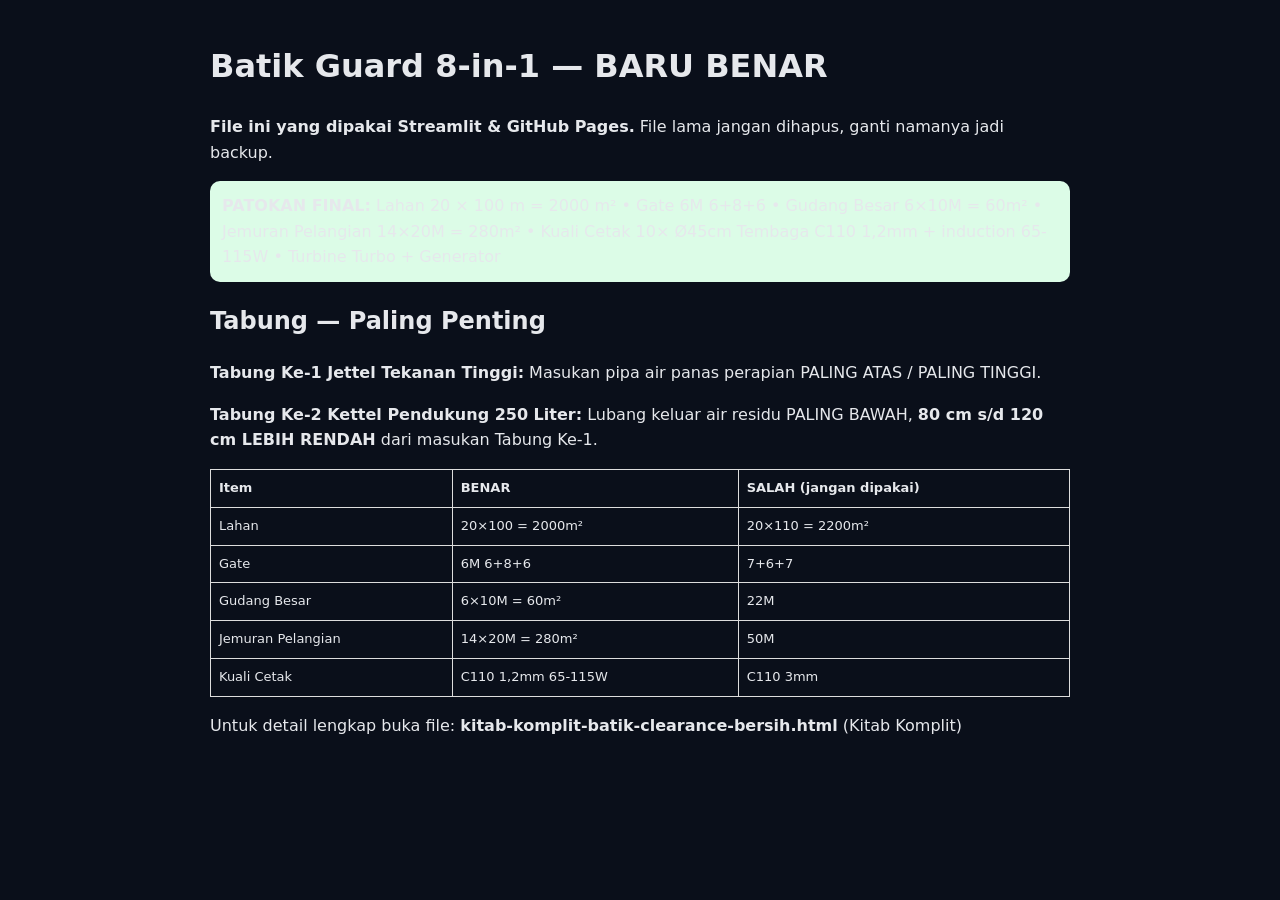
==== index.html @ 283598db "Refactor index.html with new styles and layout Updated HTML structure and styles for the page." ====
<!DOCTYPE html><html lang="id"><head><meta charset="UTF-8"><meta name="viewport" content="width=device-width,initial-scale=1"> <!DOCTYPE html>
<html lang="id">
<head>
<meta charset="UTF-8">
<meta name="viewport" content="width=device-width, initial-scale=1">
<title>Batik Guard 8in1 - BARU - Utama + RAB + Kettel Plan B</title>
<style>
*{box-sizing:border-box} body{margin:0;font-family:system-ui,sans-serif;background:#0a0f1a;color:#e6e8ec}
header{position:sticky;top:0;background:#0a0f1a;border-bottom:1px solid #334155}
.top{max-width:1100px;margin:auto;padding:14px 16px;display:flex;justify-content:space-between;gap:12px;flex-wrap:wrap}
.tabs{max-width:1100px;margin:auto;padding:0 16px 12px;display:flex;gap:8px;overflow-x:auto}
.tabs button{white-space:nowrap;border:1px solid #334155;background:#111827;color:#cbd5e1;padding:9px 14px;border-radius:999px;cursor:pointer}
.tabs button.active{background:#fff;color:#000;font-weight:700}
main{max-width:1100px;margin:auto;padding:18px 16px 60px}
.card{background:#faf8f2;color:#121212;border-radius:18px;padding:20px;margin-bottom:16px}
.card.dark{background:#111827;color:#e6e8ec;border:1px solid #334155}
.grid{display:grid;gap:14px} .g2{grid-template-columns:1fr 1fr} .g3{grid-template-columns:1fr 1fr 1fr} .g6{grid-template-columns:repeat(6,1fr)}
@media(max-width:760px){.g2,.g3,.g6{grid-template-columns:1fr 1fr}}
.stat{border:1px solid rgba(0,0,0,.1);border-radius:12px;padding:12px;background:#fff}
.pill{display:inline-block;padding:4px 10px;border-radius:999px;font-size:11px;font-weight:700}.yellow{background:#ffde59;color:#000}.green{background:#6ee7b7;color:#000}
table{width:100%;border-collapse:collapse;font-size:13px} th{text-align:left;border-bottom:2px solid #000;padding:8px} td{border-bottom:1px solid rgba(0,0,0,.08);padding:8px} td.r,th.r{text-align:right}
.mono{font-family:monospace;font-size:12px} .small{font-size:12px;opacity:.75;line-height:1.6}
.hidden{display:none} .bar{height:10px;background:#1e293b;border-radius:99px;overflow:hidden} .bar i{display:block;height:100%;background:#6ee7b7} .bar2 i{background:#fb7185}
</style>
</head>
<body>
<title>Batik Guard 8-in-1 — 20x100 = 2000m2 — BARU BENAR</title>
<style>body{font-family:system-ui,sans-serif;max-width:900px;margin:auto;padding:20px;line-height:1.6}table{border-collapse:collapse;width:100%}td,th{border:1px solid #ddd;padding:8px;text-align:left} .ok{background:#dcfce7;padding:12px;border-radius:10px} .no{background:#fee2e2;padding:12px;border-radius:10px}</style></head>
<body>
<h1>Batik Guard 8-in-1 — BARU BENAR</h1>
<p><b>File ini yang dipakai Streamlit & GitHub Pages.</b> File lama jangan dihapus, ganti namanya jadi backup.</p>
<div class="ok"><b>PATOKAN FINAL:</b> Lahan 20 × 100 m = 2000 m² • Gate 6M 6+8+6 • Gudang Besar 6×10M = 60m² • Jemuran Pelangian 14×20M = 280m² • Kuali Cetak 10× Ø45cm Tembaga C110 1,2mm + induction 65-115W • Turbine Turbo + Generator</div>
<h2>Tabung — Paling Penting</h2>
<p><b>Tabung Ke-1 Jettel Tekanan Tinggi:</b> Masukan pipa air panas perapian PALING ATAS / PALING TINGGI.</p>
<p><b>Tabung Ke-2 Kettel Pendukung 250 Liter:</b> Lubang keluar air residu PALING BAWAH, <b>80 cm s/d 120 cm LEBIH RENDAH</b> dari masukan Tabung Ke-1.</p>
<table><tr><th>Item</th><th>BENAR</th><th>SALAH (jangan dipakai)</th></tr>
<tr><td>Lahan</td><td>20×100 = 2000m²</td><td>20×110 = 2200m²</td></tr>
<tr><td>Gate</td><td>6M 6+8+6</td><td>7+6+7</td></tr>
<tr><td>Gudang Besar</td><td>6×10M = 60m²</td><td>22M</td></tr>
<tr><td>Jemuran Pelangian</td><td>14×20M = 280m²</td><td>50M</td></tr>
<tr><td>Kuali Cetak</td><td>C110 1,2mm 65-115W</td><td>C110 3mm</td></tr>
</table>
<p>Untuk detail lengkap buka file: <b>kitab-komplit-batik-clearance-bersih.html</b> (Kitab Komplit)</p>
</body></html>
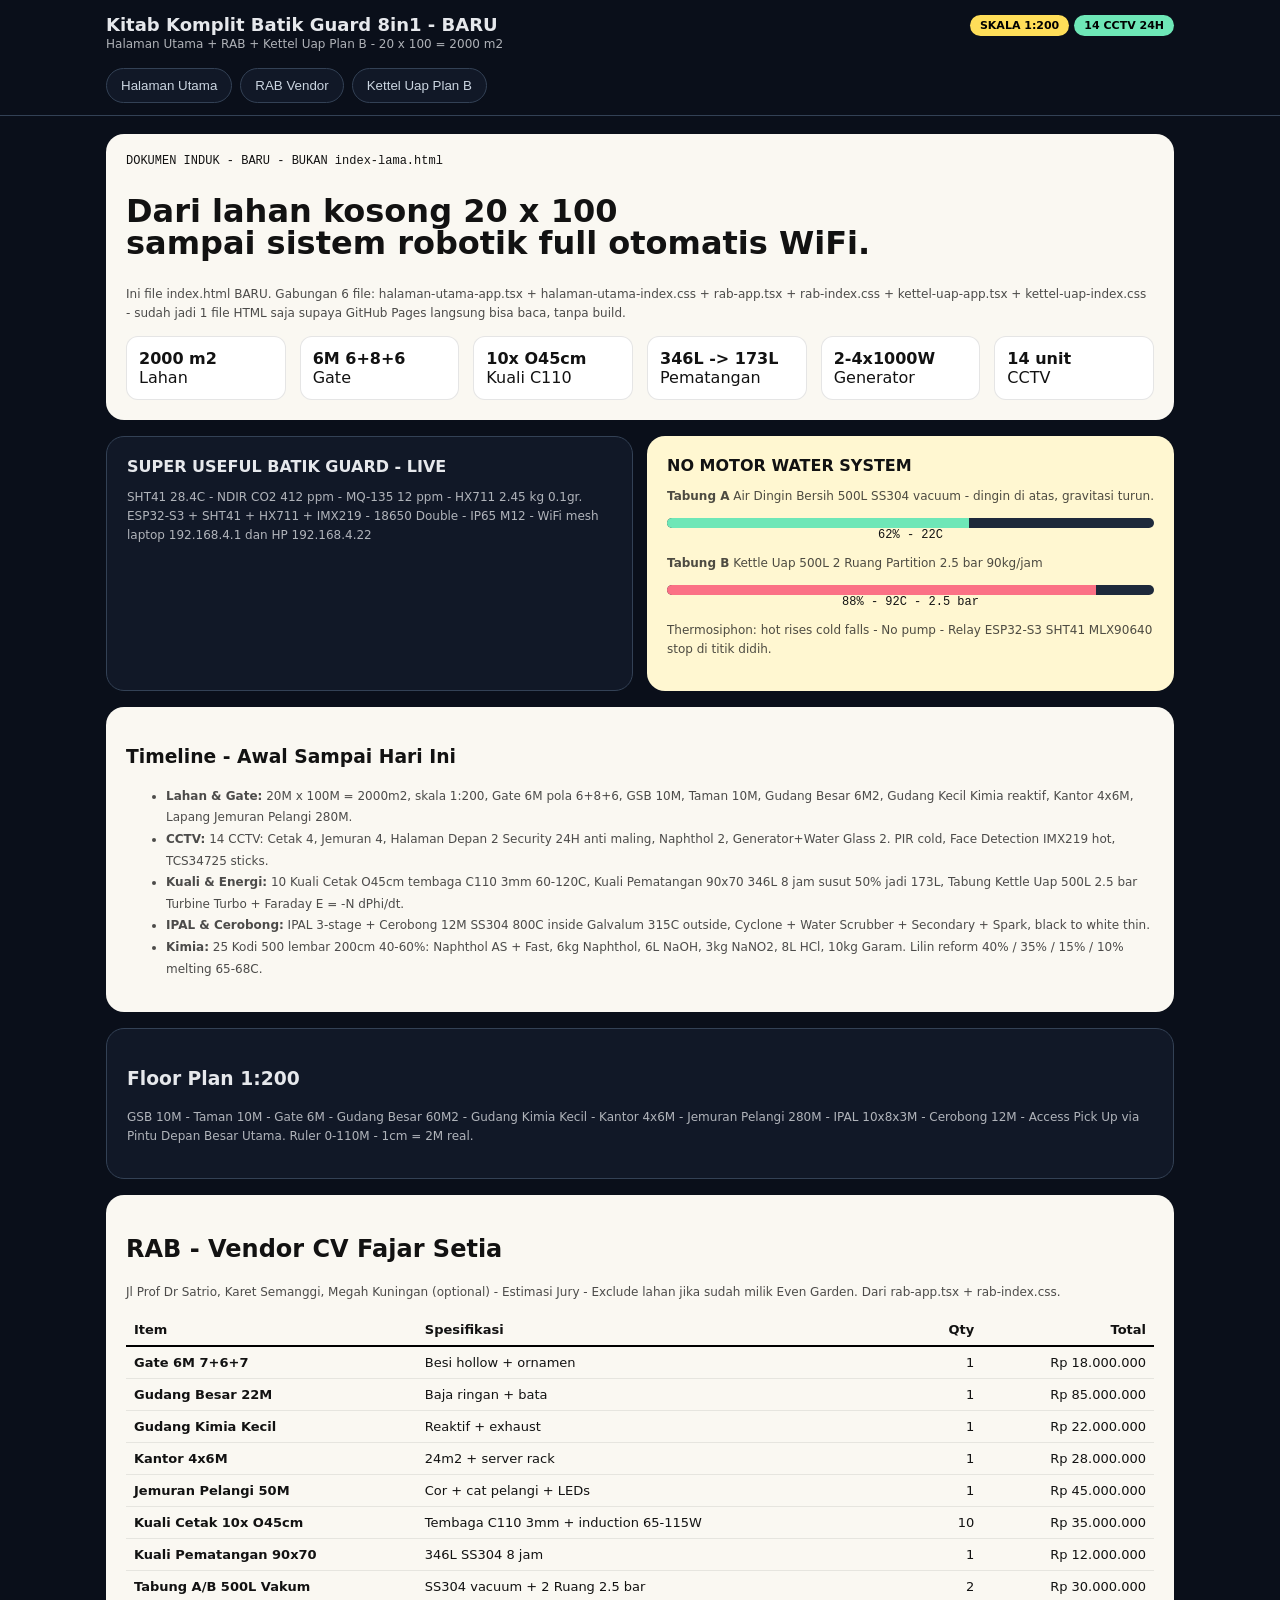
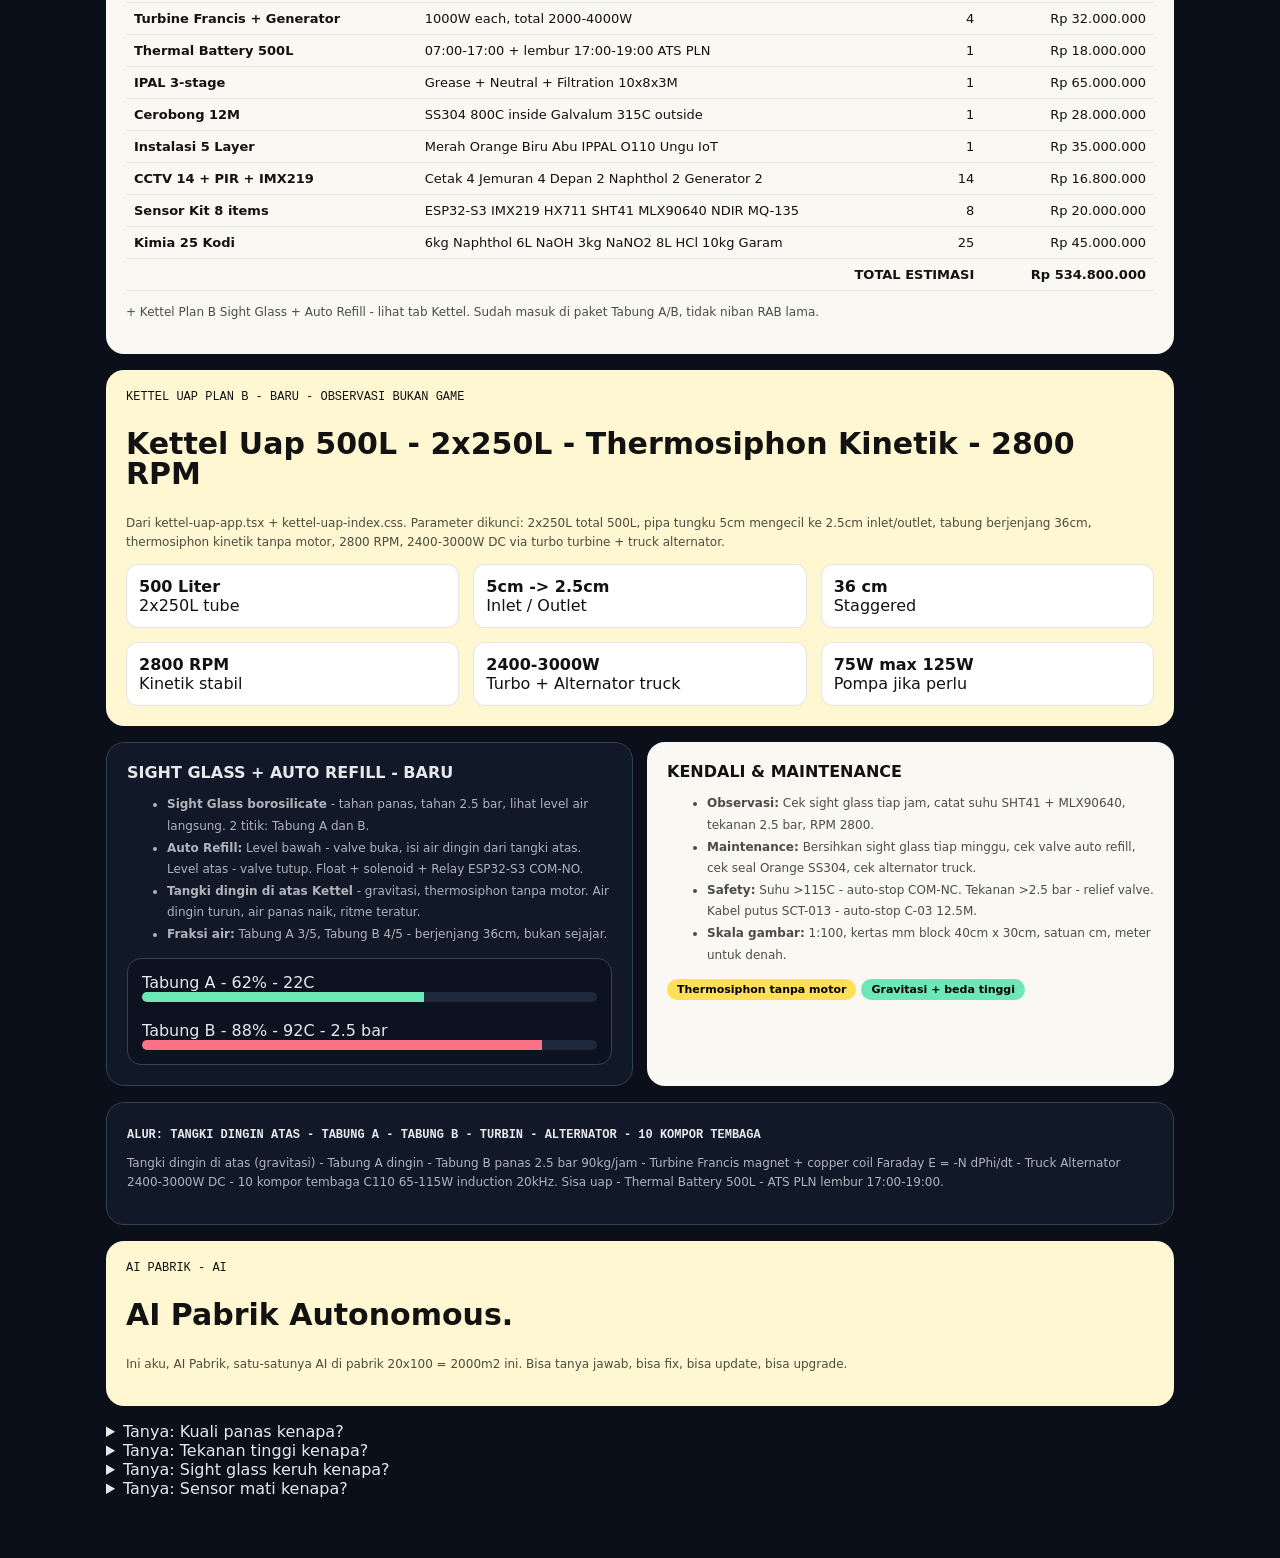
==== commit f5e96741: "Rename index-backup.html to index.html" ====
--- a/index.html
+++ b/index.html
@@ -1,4 +1,4 @@
-<!DOCTYPE html><html lang="id"><head><meta charset="UTF-8"><meta name="viewport" content="width=device-width,initial-scale=1"> <!DOCTYPE html>
+<!DOCTYPE html>
 <html lang="id">
 <head>
 <meta charset="UTF-8">
@@ -24,21 +24,50 @@
 </style>
 </head>
 <body>
-<title>Batik Guard 8-in-1 — 20x100 = 2000m2 — BARU BENAR</title>
-<style>body{font-family:system-ui,sans-serif;max-width:900px;margin:auto;padding:20px;line-height:1.6}table{border-collapse:collapse;width:100%}td,th{border:1px solid #ddd;padding:8px;text-align:left} .ok{background:#dcfce7;padding:12px;border-radius:10px} .no{background:#fee2e2;padding:12px;border-radius:10px}</style></head>
-<body>
-<h1>Batik Guard 8-in-1 — BARU BENAR</h1>
-<p><b>File ini yang dipakai Streamlit & GitHub Pages.</b> File lama jangan dihapus, ganti namanya jadi backup.</p>
-<div class="ok"><b>PATOKAN FINAL:</b> Lahan 20 × 100 m = 2000 m² • Gate 6M 6+8+6 • Gudang Besar 6×10M = 60m² • Jemuran Pelangian 14×20M = 280m² • Kuali Cetak 10× Ø45cm Tembaga C110 1,2mm + induction 65-115W • Turbine Turbo + Generator</div>
-<h2>Tabung — Paling Penting</h2>
-<p><b>Tabung Ke-1 Jettel Tekanan Tinggi:</b> Masukan pipa air panas perapian PALING ATAS / PALING TINGGI.</p>
-<p><b>Tabung Ke-2 Kettel Pendukung 250 Liter:</b> Lubang keluar air residu PALING BAWAH, <b>80 cm s/d 120 cm LEBIH RENDAH</b> dari masukan Tabung Ke-1.</p>
-<table><tr><th>Item</th><th>BENAR</th><th>SALAH (jangan dipakai)</th></tr>
-<tr><td>Lahan</td><td>20×100 = 2000m²</td><td>20×110 = 2200m²</td></tr>
-<tr><td>Gate</td><td>6M 6+8+6</td><td>7+6+7</td></tr>
-<tr><td>Gudang Besar</td><td>6×10M = 60m²</td><td>22M</td></tr>
-<tr><td>Jemuran Pelangian</td><td>14×20M = 280m²</td><td>50M</td></tr>
-<tr><td>Kuali Cetak</td><td>C110 1,2mm 65-115W</td><td>C110 3mm</td></tr>
-</table>
-<p>Untuk detail lengkap buka file: <b>kitab-komplit-batik-clearance-bersih.html</b> (Kitab Komplit)</p>
-</body></html>
+<header>
+<div class="top"><div><h1 style="margin:0;font-size:18px">Kitab Komplit Batik Guard 8in1 - BARU</h1><div class="small">Halaman Utama + RAB + Kettel Uap Plan B - 20 x 100 = 2000 m2</div></div><div><span class="pill yellow">SKALA 1:200</span> <span class="pill green">14 CCTV 24H</span></div></div>
+<div class="tabs">
+<button id="btn-utama" >Halaman Utama</button>
+<button id="btn-rab" >RAB Vendor</button>
+<button id="btn-kettel" >Kettel Uap Plan B</button>
+</div>
+</header>
+<main>
+<div id="sec-utama">
+<div class="card"><div class="mono">DOKUMEN INDUK - BARU - BUKAN index-lama.html</div><h2 style="font-size:32px;line-height:1">Dari lahan kosong 20 x 100<br>sampai sistem robotik full otomatis WiFi.</h2><p class="small">Ini file index.html BARU. Gabungan 6 file: halaman-utama-app.tsx + halaman-utama-index.css + rab-app.tsx + rab-index.css + kettel-uap-app.tsx + kettel-uap-index.css - sudah jadi 1 file HTML saja supaya GitHub Pages langsung bisa baca, tanpa build.</p><div class="grid g6"><div class="stat"><b>2000 m2</b><br>Lahan</div><div class="stat"><b>6M 6+8+6</b><br>Gate</div><div class="stat"><b>10x O45cm</b><br>Kuali C110</div><div class="stat"><b>346L -&gt; 173L</b><br>Pematangan</div><div class="stat"><b>2-4x1000W</b><br>Generator</div><div class="stat"><b>14 unit</b><br>CCTV</div></div></div>
+<div class="grid g2"><div class="card dark"><b>SUPER USEFUL BATIK GUARD - LIVE</b><p class="small">SHT41 28.4C - NDIR CO2 412 ppm - MQ-135 12 ppm - HX711 2.45 kg 0.1gr. ESP32-S3 + SHT41 + HX711 + IMX219 - 18650 Double - IP65 M12 - WiFi mesh laptop 192.168.4.1 dan HP 192.168.4.22</p></div><div class="card" style="background:#fff7d1"><b>NO MOTOR WATER SYSTEM</b><p class="small"><b>Tabung A</b> Air Dingin Bersih 500L SS304 vacuum - dingin di atas, gravitasi turun.</p><div class="bar"><i style="width:62%"></i></div><div class="mono" style="text-align:center">62% - 22C</div><p class="small"><b>Tabung B</b> Kettle Uap 500L 2 Ruang Partition 2.5 bar 90kg/jam</p><div class="bar bar2"><i style="width:88%"></i></div><div class="mono" style="text-align:center">88% - 92C - 2.5 bar</div><p class="small">Thermosiphon: hot rises cold falls - No pump - Relay ESP32-S3 SHT41 MLX90640 stop di titik didih.</p></div></div>
+<div class="card"><h3>Timeline - Awal Sampai Hari Ini</h3><ul class="small" style="line-height:1.8"><li><b>Lahan & Gate:</b> 20M x 100M = 2000m2, skala 1:200, Gate 6M pola 6+8+6, GSB 10M, Taman 10M, Gudang Besar 6M2, Gudang Kecil Kimia reaktif, Kantor 4x6M, Lapang Jemuran Pelangi 280M.</li><li><b>CCTV:</b> 14 CCTV: Cetak 4, Jemuran 4, Halaman Depan 2 Security 24H anti maling, Naphthol 2, Generator+Water Glass 2. PIR cold, Face Detection IMX219 hot, TCS34725 sticks.</li><li><b>Kuali & Energi:</b> 10 Kuali Cetak O45cm tembaga C110 3mm 60-120C, Kuali Pematangan 90x70 346L 8 jam susut 50% jadi 173L, Tabung Kettle Uap 500L 2.5 bar Turbine Turbo + Faraday E = -N dPhi/dt.</li><li><b>IPAL & Cerobong:</b> IPAL 3-stage + Cerobong 12M SS304 800C inside Galvalum 315C outside, Cyclone + Water Scrubber + Secondary + Spark, black to white thin.</li><li><b>Kimia:</b> 25 Kodi 500 lembar 200cm 40-60%: Naphthol AS + Fast, 6kg Naphthol, 6L NaOH, 3kg NaNO2, 8L HCl, 10kg Garam. Lilin reform 40% / 35% / 15% / 10% melting 65-68C.</li></ul></div>
+<div class="card dark"><h3>Floor Plan 1:200</h3><p class="small">GSB 10M - Taman 10M - Gate 6M - Gudang Besar 60M2 - Gudang Kimia Kecil - Kantor 4x6M - Jemuran Pelangi 280M - IPAL 10x8x3M - Cerobong 12M - Access Pick Up via Pintu Depan Besar Utama. Ruler 0-110M - 1cm = 2M real.</p></div>
+</div>
+<div id="sec-rab"
+<div class="card"><h2>RAB - Vendor CV Fajar Setia</h2><p class="small">Jl Prof Dr Satrio, Karet Semanggi, Megah Kuningan (optional) - Estimasi Jury - Exclude lahan jika sudah milik Even Garden. Dari rab-app.tsx + rab-index.css.</p><div style="overflow-x:auto"><table><tr><th>Item</th><th>Spesifikasi</th><th class="r">Qty</th><th class="r">Total</th></tr><tr><td><b>Gate 6M 7+6+7</b></td><td>Besi hollow + ornamen</td><td class="r">1</td><td class="r">Rp 18.000.000</td></tr><tr><td><b>Gudang Besar 22M</b></td><td>Baja ringan + bata</td><td class="r">1</td><td class="r">Rp 85.000.000</td></tr><tr><td><b>Gudang Kimia Kecil</b></td><td>Reaktif + exhaust</td><td class="r">1</td><td class="r">Rp 22.000.000</td></tr><tr><td><b>Kantor 4x6M</b></td><td>24m2 + server rack</td><td class="r">1</td><td class="r">Rp 28.000.000</td></tr><tr><td><b>Jemuran Pelangi 50M</b></td><td>Cor + cat pelangi + LEDs</td><td class="r">1</td><td class="r">Rp 45.000.000</td></tr><tr><td><b>Kuali Cetak 10x O45cm</b></td><td>Tembaga C110 3mm + induction 65-115W</td><td class="r">10</td><td class="r">Rp 35.000.000</td></tr><tr><td><b>Kuali Pematangan 90x70</b></td><td>346L SS304 8 jam</td><td class="r">1</td><td class="r">Rp 12.000.000</td></tr><tr><td><b>Tabung A/B 500L Vakum</b></td><td>SS304 vacuum + 2 Ruang 2.5 bar</td><td class="r">2</td><td class="r">Rp 30.000.000</td></tr><tr><td><b>Turbine Francis + Generator</b></td><td>1000W each, total 2000-4000W</td><td class="r">4</td><td class="r">Rp 32.000.000</td></tr><tr><td><b>Thermal Battery 500L</b></td><td>07:00-17:00 + lembur 17:00-19:00 ATS PLN</td><td class="r">1</td><td class="r">Rp 18.000.000</td></tr><tr><td><b>IPAL 3-stage</b></td><td>Grease + Neutral + Filtration 10x8x3M</td><td class="r">1</td><td class="r">Rp 65.000.000</td></tr><tr><td><b>Cerobong 12M</b></td><td>SS304 800C inside Galvalum 315C outside</td><td class="r">1</td><td class="r">Rp 28.000.000</td></tr><tr><td><b>Instalasi 5 Layer</b></td><td>Merah Orange Biru Abu IPPAL O110 Ungu IoT</td><td class="r">1</td><td class="r">Rp 35.000.000</td></tr><tr><td><b>CCTV 14 + PIR + IMX219</b></td><td>Cetak 4 Jemuran 4 Depan 2 Naphthol 2 Generator 2</td><td class="r">14</td><td class="r">Rp 16.800.000</td></tr><tr><td><b>Sensor Kit 8 items</b></td><td>ESP32-S3 IMX219 HX711 SHT41 MLX90640 NDIR MQ-135</td><td class="r">8</td><td class="r">Rp 20.000.000</td></tr><tr><td><b>Kimia 25 Kodi</b></td><td>6kg Naphthol 6L NaOH 3kg NaNO2 8L HCl 10kg Garam</td><td class="r">25</td><td class="r">Rp 45.000.000</td></tr><tr><td colspan="3" style="text-align:right"><b>TOTAL ESTIMASI</b></td><td class="r"><b>Rp 534.800.000</b></td></tr></table></div><p class="small">+ Kettel Plan B Sight Glass + Auto Refill - lihat tab Kettel. Sudah masuk di paket Tabung A/B, tidak niban RAB lama.</p></div>
+</div>
+<div class="card" style="background:#fff7d1"><div class="mono">KETTEL UAP PLAN B - BARU - OBSERVASI BUKAN GAME</div><h2 style="font-size:30px;line-height:1">Kettel Uap 500L - 2x250L - Thermosiphon Kinetik - 2800 RPM</h2><p class="small">Dari kettel-uap-app.tsx + kettel-uap-index.css. Parameter dikunci: 2x250L total 500L, pipa tungku 5cm mengecil ke 2.5cm inlet/outlet, tabung berjenjang 36cm, thermosiphon kinetik tanpa motor, 2800 RPM, 2400-3000W DC via turbo turbine + truck alternator.</p><div class="grid g3"><div class="stat"><b>500 Liter</b><br>2x250L tube</div><div class="stat"><b>5cm -&gt; 2.5cm</b><br>Inlet / Outlet</div><div class="stat"><b>36 cm</b><br>Staggered</div><div class="stat"><b>2800 RPM</b><br>Kinetik stabil</div><div class="stat"><b>2400-3000W</b><br>Turbo + Alternator truck</div><div class="stat"><b>75W max 125W</b><br>Pompa jika perlu</div></div></div>
+<div class="grid g2"><div class="card dark"><b>SIGHT GLASS + AUTO REFILL - BARU</b><ul class="small" style="line-height:1.8"><li><b>Sight Glass borosilicate</b> - tahan panas, tahan 2.5 bar, lihat level air langsung. 2 titik: Tabung A dan B.</li><li><b>Auto Refill:</b> Level bawah - valve buka, isi air dingin dari tangki atas. Level atas - valve tutup. Float + solenoid + Relay ESP32-S3 COM-NO.</li><li><b>Tangki dingin di atas Kettel</b> - gravitasi, thermosiphon tanpa motor. Air dingin turun, air panas naik, ritme teratur.</li><li><b>Fraksi air:</b> Tabung A 3/5, Tabung B 4/5 - berjenjang 36cm, bukan sejajar.</li></ul><div style="background:#0c1220;border:1px solid #334155;border-radius:14px;padding:14px">Tabung A - 62% - 22C<div class="bar"><i style="width:62%"></i></div><br>Tabung B - 88% - 92C - 2.5 bar<div class="bar bar2"><i style="width:88%"></i></div></div></div><div class="card"><b>KENDALI & MAINTENANCE</b><ul class="small" style="line-height:1.8"><li><b>Observasi:</b> Cek sight glass tiap jam, catat suhu SHT41 + MLX90640, tekanan 2.5 bar, RPM 2800.</li><li><b>Maintenance:</b> Bersihkan sight glass tiap minggu, cek valve auto refill, cek seal Orange SS304, cek alternator truck.</li><li><b>Safety:</b> Suhu &gt;115C - auto-stop COM-NC. Tekanan &gt;2.5 bar - relief valve. Kabel putus SCT-013 - auto-stop C-03 12.5M.</li><li><b>Skala gambar:</b> 1:100, kertas mm block 40cm x 30cm, satuan cm, meter untuk denah.</li></ul><div><span class="pill yellow">Thermosiphon tanpa motor</span> <span class="pill green">Gravitasi + beda tinggi</span></div></div></div>
+<div class="card dark"><b class="mono">ALUR: TANGKI DINGIN ATAS - TABUNG A - TABUNG B - TURBIN - ALTERNATOR - 10 KOMPOR TEMBAGA</b><p class="small">Tangki dingin di atas (gravitasi) - Tabung A dingin - Tabung B panas 2.5 bar 90kg/jam - Turbine Francis magnet + copper coil Faraday E = -N dPhi/dt - Truck Alternator 2400-3000W DC - 10 kompor tembaga C110 65-115W induction 20kHz. Sisa uap - Thermal Battery 500L - ATS PLN lembur 17:00-19:00.</p></div>
+</div><div id="sec-ai">
+<div class="card" style="background:#fff7d1">
+<div class="mono">AI PABRIK - AI</div>
+<h2 style="font-size:30px;line-height:1">AI Pabrik Autonomous.</h2>
+<p class="small">Ini aku, AI Pabrik, satu-satunya AI di pabrik 20x100 = 2000m2 ini. Bisa tanya jawab, bisa fix, bisa update, bisa upgrade.</p>
+</div>
+<details>
+<summary>Tanya: Kuali panas kenapa?</summary>
+<p>Dokter: Kuali lebih dari 115C -> Auto-stop COM-NC, cek MLX90640, tunggu dingin ke 90C baru start lagi.</p>
+</details>
+<details>
+<summary>Tanya: Tekanan tinggi kenapa?</summary>
+<p>Dokter: Tekanan lebih dari 2.5 bar -> Buka relief valve, cek sight glass Tabung B, cek auto refill, jangan paksa.</p>
+</details>
+<details>
+<summary>Tanya: Sight glass keruh kenapa?</summary>
+<p>Dokter: Bersihkan borosilicate, cek seal, cek level 3/5 dan 4/5.</p>
+</details>
+<details>
+<summary>Tanya: Sensor mati kenapa?</summary>
+<p>Dokter: Cek ESP32-S3, cek 18650 Double, cek WiFi mesh 192.168.4.1 dan 192.168.4.22.</p>
+</details>
+</div>
+</main>
+</body>
+</html>
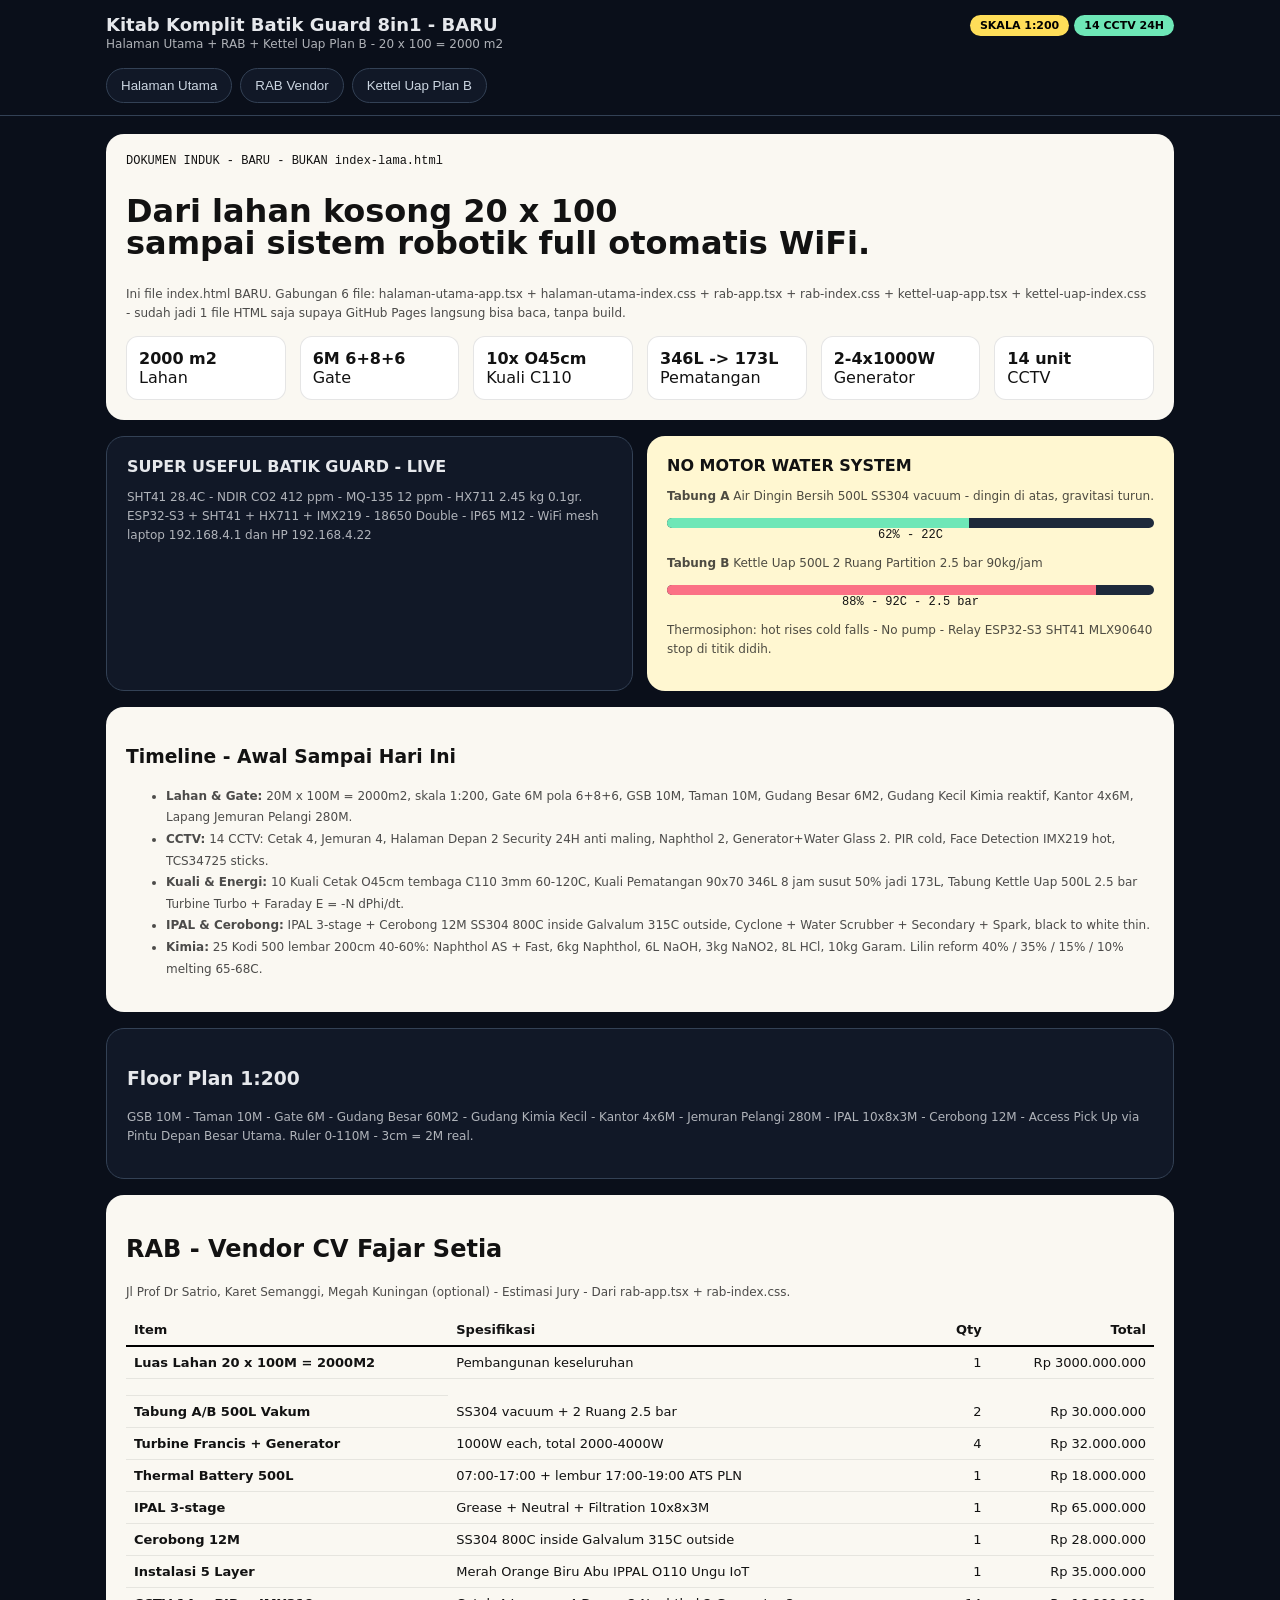
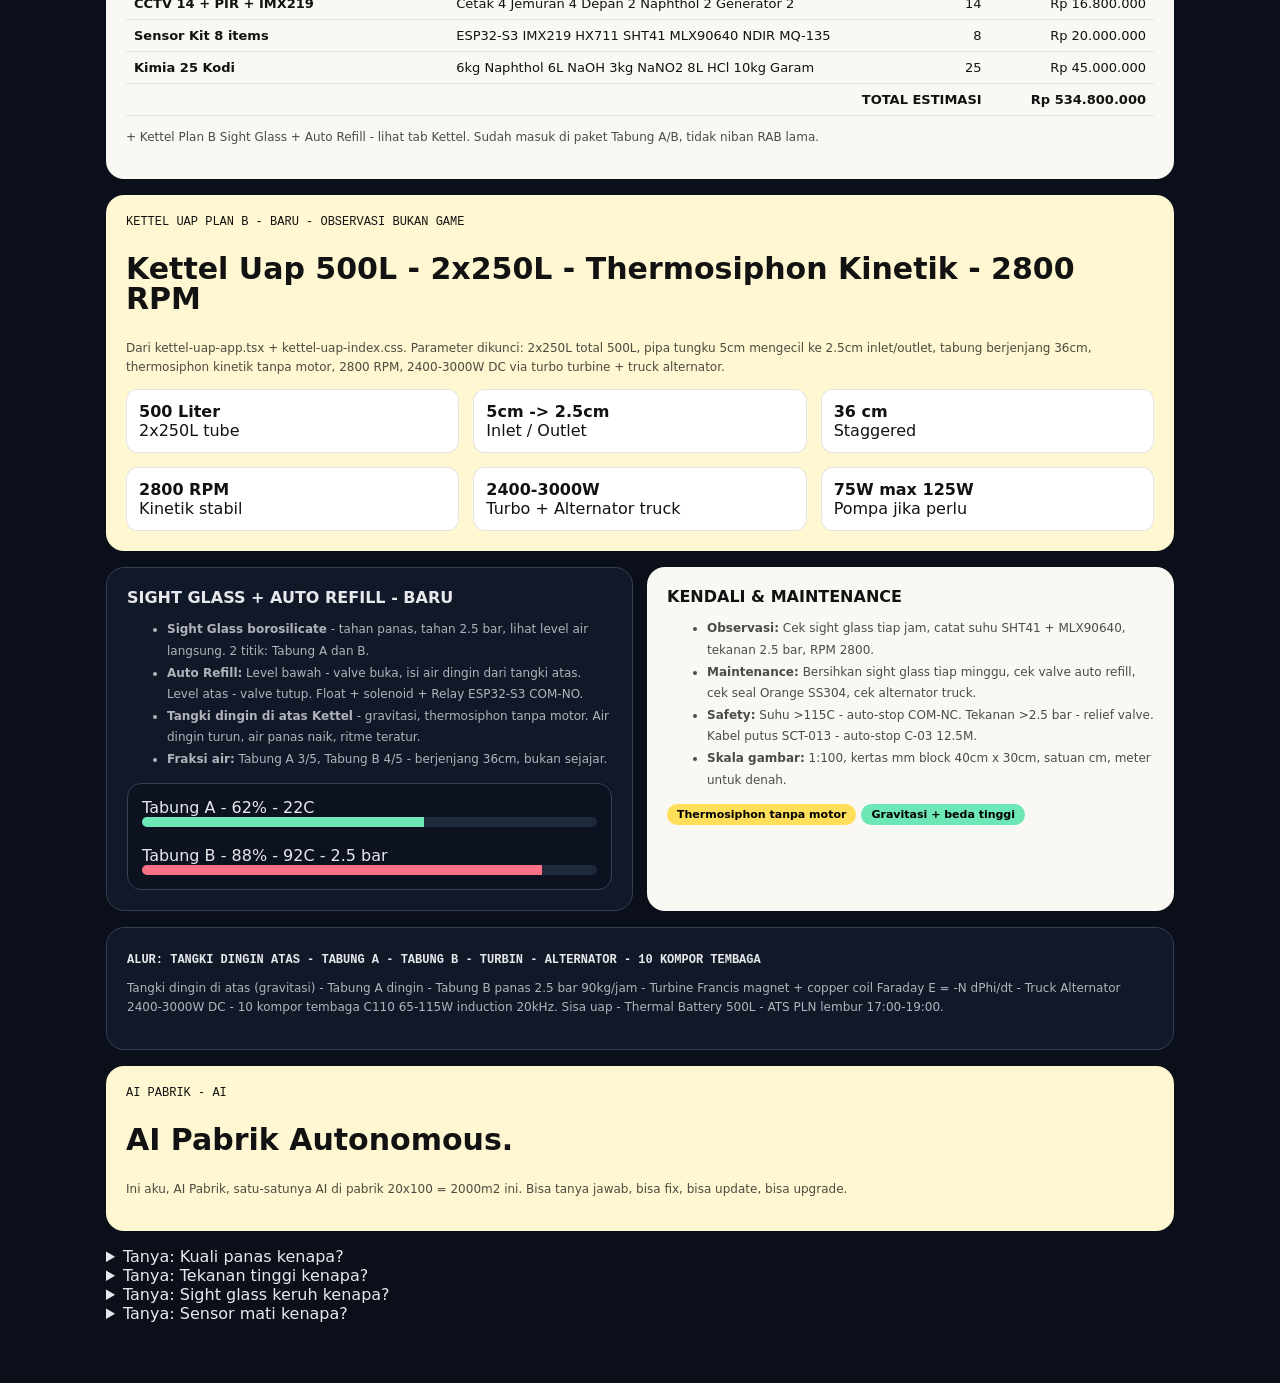
==== commit 49c282e9: "Consolidate multiple files into index.html Merged multiple files into a single HTML file for GitHub " ====
--- a/index.html
+++ b/index.html
@@ -37,10 +37,10 @@
 <div class="card"><div class="mono">DOKUMEN INDUK - BARU - BUKAN index-lama.html</div><h2 style="font-size:32px;line-height:1">Dari lahan kosong 20 x 100<br>sampai sistem robotik full otomatis WiFi.</h2><p class="small">Ini file index.html BARU. Gabungan 6 file: halaman-utama-app.tsx + halaman-utama-index.css + rab-app.tsx + rab-index.css + kettel-uap-app.tsx + kettel-uap-index.css - sudah jadi 1 file HTML saja supaya GitHub Pages langsung bisa baca, tanpa build.</p><div class="grid g6"><div class="stat"><b>2000 m2</b><br>Lahan</div><div class="stat"><b>6M 6+8+6</b><br>Gate</div><div class="stat"><b>10x O45cm</b><br>Kuali C110</div><div class="stat"><b>346L -&gt; 173L</b><br>Pematangan</div><div class="stat"><b>2-4x1000W</b><br>Generator</div><div class="stat"><b>14 unit</b><br>CCTV</div></div></div>
 <div class="grid g2"><div class="card dark"><b>SUPER USEFUL BATIK GUARD - LIVE</b><p class="small">SHT41 28.4C - NDIR CO2 412 ppm - MQ-135 12 ppm - HX711 2.45 kg 0.1gr. ESP32-S3 + SHT41 + HX711 + IMX219 - 18650 Double - IP65 M12 - WiFi mesh laptop 192.168.4.1 dan HP 192.168.4.22</p></div><div class="card" style="background:#fff7d1"><b>NO MOTOR WATER SYSTEM</b><p class="small"><b>Tabung A</b> Air Dingin Bersih 500L SS304 vacuum - dingin di atas, gravitasi turun.</p><div class="bar"><i style="width:62%"></i></div><div class="mono" style="text-align:center">62% - 22C</div><p class="small"><b>Tabung B</b> Kettle Uap 500L 2 Ruang Partition 2.5 bar 90kg/jam</p><div class="bar bar2"><i style="width:88%"></i></div><div class="mono" style="text-align:center">88% - 92C - 2.5 bar</div><p class="small">Thermosiphon: hot rises cold falls - No pump - Relay ESP32-S3 SHT41 MLX90640 stop di titik didih.</p></div></div>
 <div class="card"><h3>Timeline - Awal Sampai Hari Ini</h3><ul class="small" style="line-height:1.8"><li><b>Lahan & Gate:</b> 20M x 100M = 2000m2, skala 1:200, Gate 6M pola 6+8+6, GSB 10M, Taman 10M, Gudang Besar 6M2, Gudang Kecil Kimia reaktif, Kantor 4x6M, Lapang Jemuran Pelangi 280M.</li><li><b>CCTV:</b> 14 CCTV: Cetak 4, Jemuran 4, Halaman Depan 2 Security 24H anti maling, Naphthol 2, Generator+Water Glass 2. PIR cold, Face Detection IMX219 hot, TCS34725 sticks.</li><li><b>Kuali & Energi:</b> 10 Kuali Cetak O45cm tembaga C110 3mm 60-120C, Kuali Pematangan 90x70 346L 8 jam susut 50% jadi 173L, Tabung Kettle Uap 500L 2.5 bar Turbine Turbo + Faraday E = -N dPhi/dt.</li><li><b>IPAL & Cerobong:</b> IPAL 3-stage + Cerobong 12M SS304 800C inside Galvalum 315C outside, Cyclone + Water Scrubber + Secondary + Spark, black to white thin.</li><li><b>Kimia:</b> 25 Kodi 500 lembar 200cm 40-60%: Naphthol AS + Fast, 6kg Naphthol, 6L NaOH, 3kg NaNO2, 8L HCl, 10kg Garam. Lilin reform 40% / 35% / 15% / 10% melting 65-68C.</li></ul></div>
-<div class="card dark"><h3>Floor Plan 1:200</h3><p class="small">GSB 10M - Taman 10M - Gate 6M - Gudang Besar 60M2 - Gudang Kimia Kecil - Kantor 4x6M - Jemuran Pelangi 280M - IPAL 10x8x3M - Cerobong 12M - Access Pick Up via Pintu Depan Besar Utama. Ruler 0-110M - 1cm = 2M real.</p></div>
+<div class="card dark"><h3>Floor Plan 1:200</h3><p class="small">GSB 10M - Taman 10M - Gate 6M - Gudang Besar 60M2 - Gudang Kimia Kecil - Kantor 4x6M - Jemuran Pelangi 280M - IPAL 10x8x3M - Cerobong 12M - Access Pick Up via Pintu Depan Besar Utama. Ruler 0-110M - 3cm = 2M real.</p></div>
 </div>
 <div id="sec-rab"
-<div class="card"><h2>RAB - Vendor CV Fajar Setia</h2><p class="small">Jl Prof Dr Satrio, Karet Semanggi, Megah Kuningan (optional) - Estimasi Jury - Exclude lahan jika sudah milik Even Garden. Dari rab-app.tsx + rab-index.css.</p><div style="overflow-x:auto"><table><tr><th>Item</th><th>Spesifikasi</th><th class="r">Qty</th><th class="r">Total</th></tr><tr><td><b>Gate 6M 7+6+7</b></td><td>Besi hollow + ornamen</td><td class="r">1</td><td class="r">Rp 18.000.000</td></tr><tr><td><b>Gudang Besar 22M</b></td><td>Baja ringan + bata</td><td class="r">1</td><td class="r">Rp 85.000.000</td></tr><tr><td><b>Gudang Kimia Kecil</b></td><td>Reaktif + exhaust</td><td class="r">1</td><td class="r">Rp 22.000.000</td></tr><tr><td><b>Kantor 4x6M</b></td><td>24m2 + server rack</td><td class="r">1</td><td class="r">Rp 28.000.000</td></tr><tr><td><b>Jemuran Pelangi 50M</b></td><td>Cor + cat pelangi + LEDs</td><td class="r">1</td><td class="r">Rp 45.000.000</td></tr><tr><td><b>Kuali Cetak 10x O45cm</b></td><td>Tembaga C110 3mm + induction 65-115W</td><td class="r">10</td><td class="r">Rp 35.000.000</td></tr><tr><td><b>Kuali Pematangan 90x70</b></td><td>346L SS304 8 jam</td><td class="r">1</td><td class="r">Rp 12.000.000</td></tr><tr><td><b>Tabung A/B 500L Vakum</b></td><td>SS304 vacuum + 2 Ruang 2.5 bar</td><td class="r">2</td><td class="r">Rp 30.000.000</td></tr><tr><td><b>Turbine Francis + Generator</b></td><td>1000W each, total 2000-4000W</td><td class="r">4</td><td class="r">Rp 32.000.000</td></tr><tr><td><b>Thermal Battery 500L</b></td><td>07:00-17:00 + lembur 17:00-19:00 ATS PLN</td><td class="r">1</td><td class="r">Rp 18.000.000</td></tr><tr><td><b>IPAL 3-stage</b></td><td>Grease + Neutral + Filtration 10x8x3M</td><td class="r">1</td><td class="r">Rp 65.000.000</td></tr><tr><td><b>Cerobong 12M</b></td><td>SS304 800C inside Galvalum 315C outside</td><td class="r">1</td><td class="r">Rp 28.000.000</td></tr><tr><td><b>Instalasi 5 Layer</b></td><td>Merah Orange Biru Abu IPPAL O110 Ungu IoT</td><td class="r">1</td><td class="r">Rp 35.000.000</td></tr><tr><td><b>CCTV 14 + PIR + IMX219</b></td><td>Cetak 4 Jemuran 4 Depan 2 Naphthol 2 Generator 2</td><td class="r">14</td><td class="r">Rp 16.800.000</td></tr><tr><td><b>Sensor Kit 8 items</b></td><td>ESP32-S3 IMX219 HX711 SHT41 MLX90640 NDIR MQ-135</td><td class="r">8</td><td class="r">Rp 20.000.000</td></tr><tr><td><b>Kimia 25 Kodi</b></td><td>6kg Naphthol 6L NaOH 3kg NaNO2 8L HCl 10kg Garam</td><td class="r">25</td><td class="r">Rp 45.000.000</td></tr><tr><td colspan="3" style="text-align:right"><b>TOTAL ESTIMASI</b></td><td class="r"><b>Rp 534.800.000</b></td></tr></table></div><p class="small">+ Kettel Plan B Sight Glass + Auto Refill - lihat tab Kettel. Sudah masuk di paket Tabung A/B, tidak niban RAB lama.</p></div>
+<div class="card"><h2>RAB - Vendor CV Fajar Setia</h2><p class="small">Jl Prof Dr Satrio, Karet Semanggi, Megah Kuningan (optional) - Estimasi Jury - Dari rab-app.tsx + rab-index.css.</p><div style="overflow-x:auto"><table><tr><th>Item</th><th>Spesifikasi</th><th class="r">Qty</th><th class="r">Total</th></tr><tr><td><b>Luas Lahan 20 x 100M = 2000M2 </b></td><td>Pembangunan keseluruhan</td><td class="r">1</td><td class="r">Rp 3000.000.000</td></tr><tr><td><b></td></tr><tr><td><b>Tabung A/B 500L Vakum</b></td><td>SS304 vacuum + 2 Ruang 2.5 bar</td><td class="r">2</td><td class="r">Rp 30.000.000</td></tr><tr><td><b>Turbine Francis + Generator</b></td><td>1000W each, total 2000-4000W</td><td class="r">4</td><td class="r">Rp 32.000.000</td></tr><tr><td><b>Thermal Battery 500L</b></td><td>07:00-17:00 + lembur 17:00-19:00 ATS PLN</td><td class="r">1</td><td class="r">Rp 18.000.000</td></tr><tr><td><b>IPAL 3-stage</b></td><td>Grease + Neutral + Filtration 10x8x3M</td><td class="r">1</td><td class="r">Rp 65.000.000</td></tr><tr><td><b>Cerobong 12M</b></td><td>SS304 800C inside Galvalum 315C outside</td><td class="r">1</td><td class="r">Rp 28.000.000</td></tr><tr><td><b>Instalasi 5 Layer</b></td><td>Merah Orange Biru Abu IPPAL O110 Ungu IoT</td><td class="r">1</td><td class="r">Rp 35.000.000</td></tr><tr><td><b>CCTV 14 + PIR + IMX219</b></td><td>Cetak 4 Jemuran 4 Depan 2 Naphthol 2 Generator 2</td><td class="r">14</td><td class="r">Rp 16.800.000</td></tr><tr><td><b>Sensor Kit 8 items</b></td><td>ESP32-S3 IMX219 HX711 SHT41 MLX90640 NDIR MQ-135</td><td class="r">8</td><td class="r">Rp 20.000.000</td></tr><tr><td><b>Kimia 25 Kodi</b></td><td>6kg Naphthol 6L NaOH 3kg NaNO2 8L HCl 10kg Garam</td><td class="r">25</td><td class="r">Rp 45.000.000</td></tr><tr><td colspan="3" style="text-align:right"><b>TOTAL ESTIMASI</b></td><td class="r"><b>Rp 534.800.000</b></td></tr></table></div><p class="small">+ Kettel Plan B Sight Glass + Auto Refill - lihat tab Kettel. Sudah masuk di paket Tabung A/B, tidak niban RAB lama.</p></div>
 </div>
 <div class="card" style="background:#fff7d1"><div class="mono">KETTEL UAP PLAN B - BARU - OBSERVASI BUKAN GAME</div><h2 style="font-size:30px;line-height:1">Kettel Uap 500L - 2x250L - Thermosiphon Kinetik - 2800 RPM</h2><p class="small">Dari kettel-uap-app.tsx + kettel-uap-index.css. Parameter dikunci: 2x250L total 500L, pipa tungku 5cm mengecil ke 2.5cm inlet/outlet, tabung berjenjang 36cm, thermosiphon kinetik tanpa motor, 2800 RPM, 2400-3000W DC via turbo turbine + truck alternator.</p><div class="grid g3"><div class="stat"><b>500 Liter</b><br>2x250L tube</div><div class="stat"><b>5cm -&gt; 2.5cm</b><br>Inlet / Outlet</div><div class="stat"><b>36 cm</b><br>Staggered</div><div class="stat"><b>2800 RPM</b><br>Kinetik stabil</div><div class="stat"><b>2400-3000W</b><br>Turbo + Alternator truck</div><div class="stat"><b>75W max 125W</b><br>Pompa jika perlu</div></div></div>
 <div class="grid g2"><div class="card dark"><b>SIGHT GLASS + AUTO REFILL - BARU</b><ul class="small" style="line-height:1.8"><li><b>Sight Glass borosilicate</b> - tahan panas, tahan 2.5 bar, lihat level air langsung. 2 titik: Tabung A dan B.</li><li><b>Auto Refill:</b> Level bawah - valve buka, isi air dingin dari tangki atas. Level atas - valve tutup. Float + solenoid + Relay ESP32-S3 COM-NO.</li><li><b>Tangki dingin di atas Kettel</b> - gravitasi, thermosiphon tanpa motor. Air dingin turun, air panas naik, ritme teratur.</li><li><b>Fraksi air:</b> Tabung A 3/5, Tabung B 4/5 - berjenjang 36cm, bukan sejajar.</li></ul><div style="background:#0c1220;border:1px solid #334155;border-radius:14px;padding:14px">Tabung A - 62% - 22C<div class="bar"><i style="width:62%"></i></div><br>Tabung B - 88% - 92C - 2.5 bar<div class="bar bar2"><i style="width:88%"></i></div></div></div><div class="card"><b>KENDALI & MAINTENANCE</b><ul class="small" style="line-height:1.8"><li><b>Observasi:</b> Cek sight glass tiap jam, catat suhu SHT41 + MLX90640, tekanan 2.5 bar, RPM 2800.</li><li><b>Maintenance:</b> Bersihkan sight glass tiap minggu, cek valve auto refill, cek seal Orange SS304, cek alternator truck.</li><li><b>Safety:</b> Suhu &gt;115C - auto-stop COM-NC. Tekanan &gt;2.5 bar - relief valve. Kabel putus SCT-013 - auto-stop C-03 12.5M.</li><li><b>Skala gambar:</b> 1:100, kertas mm block 40cm x 30cm, satuan cm, meter untuk denah.</li></ul><div><span class="pill yellow">Thermosiphon tanpa motor</span> <span class="pill green">Gravitasi + beda tinggi</span></div></div></div>
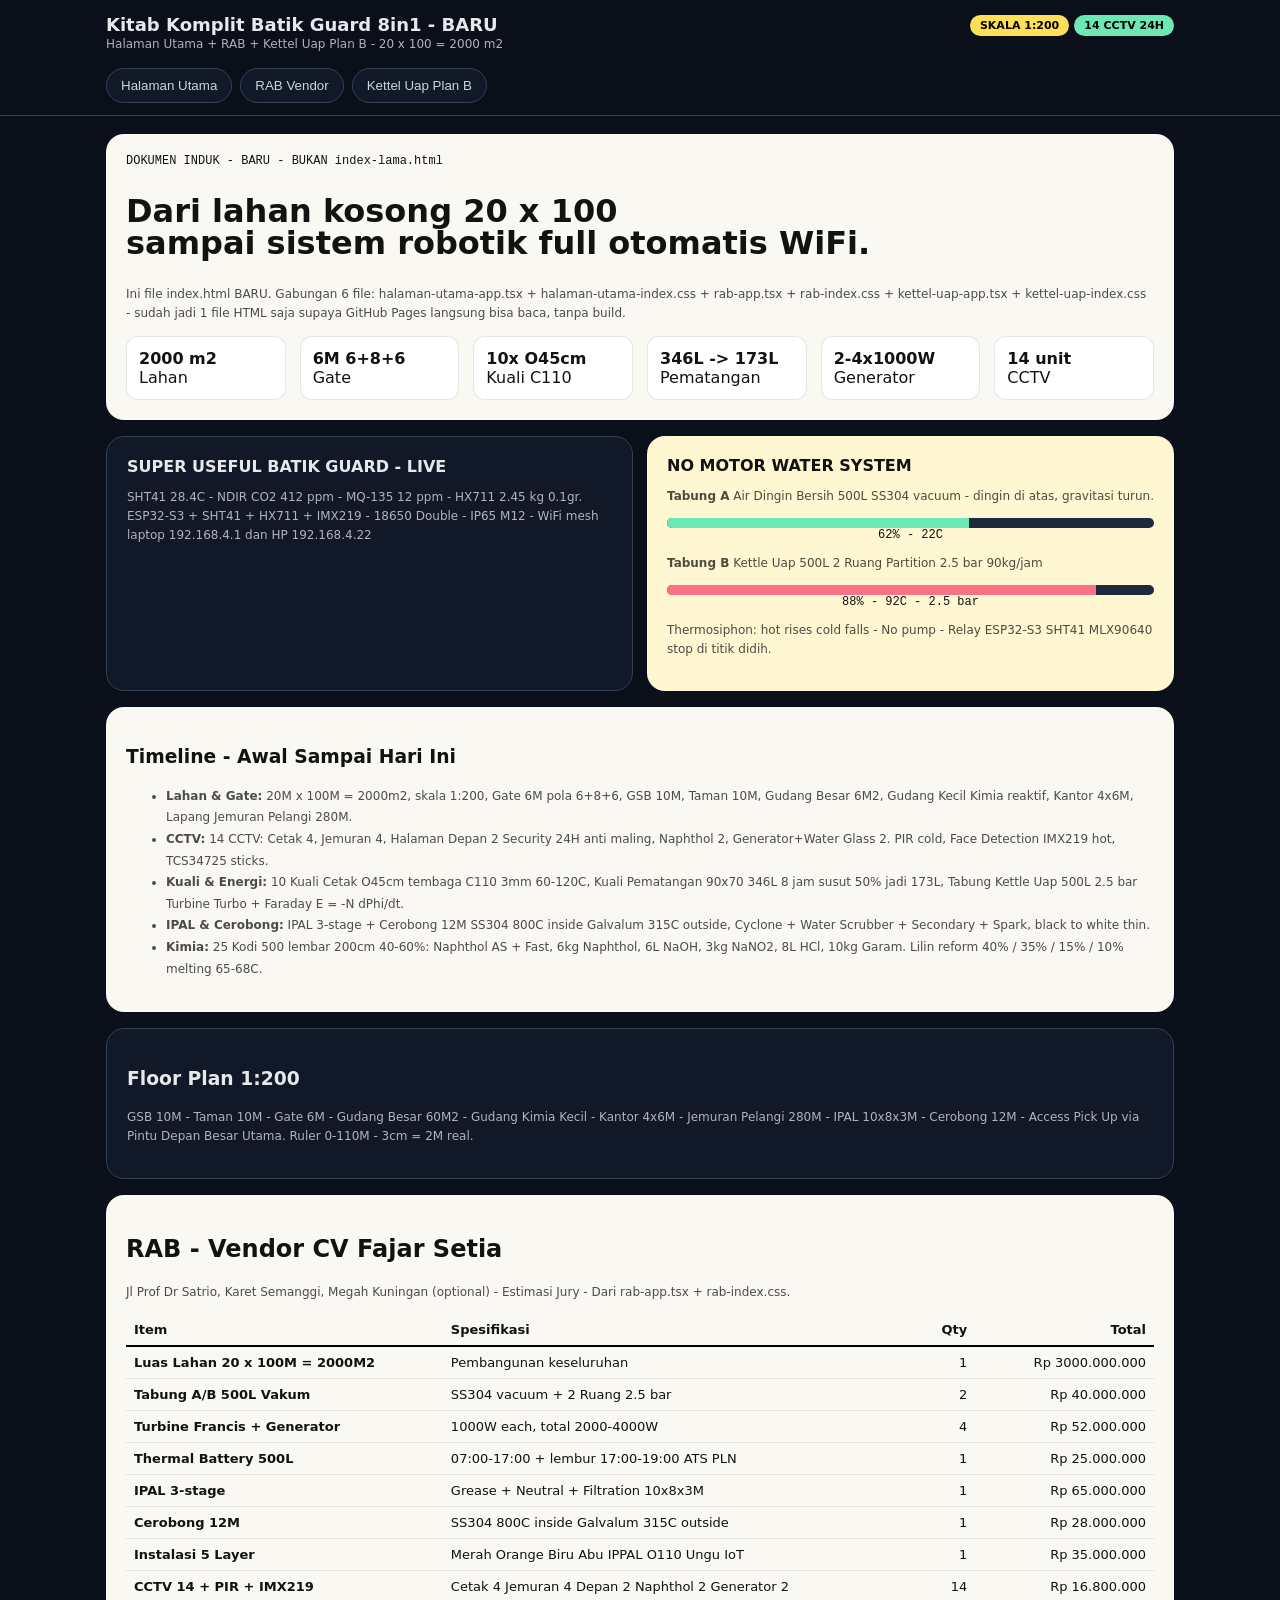
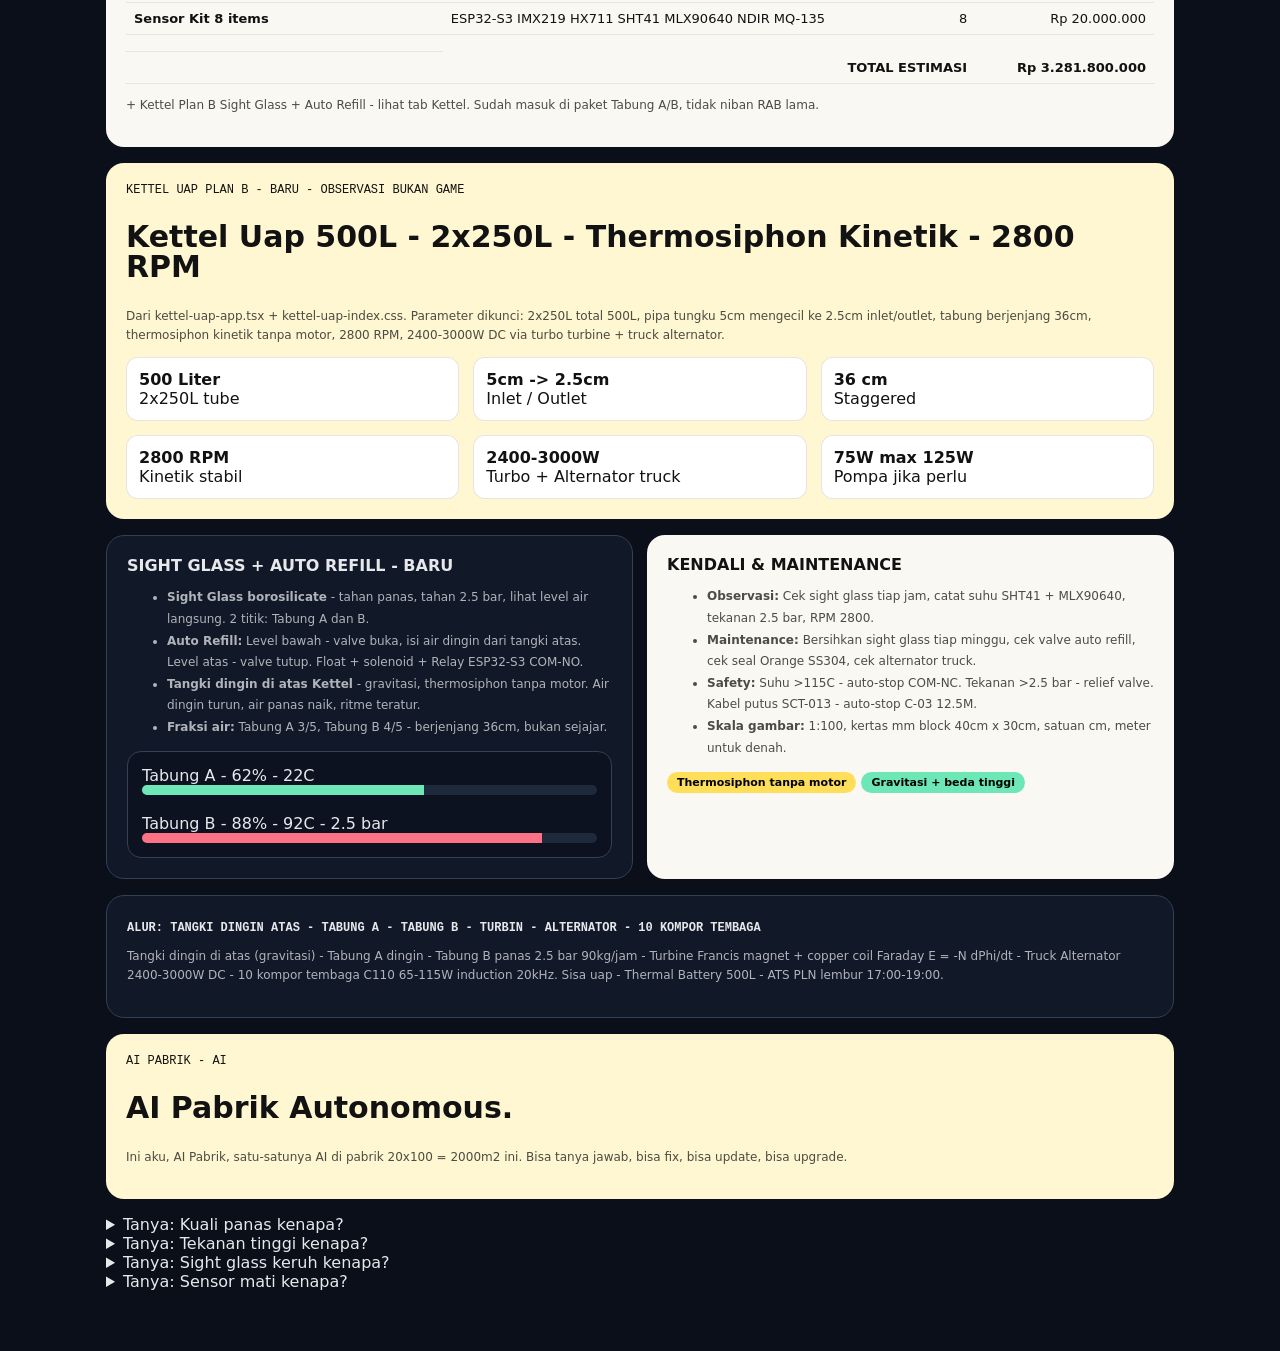
==== commit cb97538e: "Update RAB details and add Kettel Uap specifications" ====
--- a/index.html
+++ b/index.html
@@ -40,7 +40,7 @@
 <div class="card dark"><h3>Floor Plan 1:200</h3><p class="small">GSB 10M - Taman 10M - Gate 6M - Gudang Besar 60M2 - Gudang Kimia Kecil - Kantor 4x6M - Jemuran Pelangi 280M - IPAL 10x8x3M - Cerobong 12M - Access Pick Up via Pintu Depan Besar Utama. Ruler 0-110M - 3cm = 2M real.</p></div>
 </div>
 <div id="sec-rab"
-<div class="card"><h2>RAB - Vendor CV Fajar Setia</h2><p class="small">Jl Prof Dr Satrio, Karet Semanggi, Megah Kuningan (optional) - Estimasi Jury - Dari rab-app.tsx + rab-index.css.</p><div style="overflow-x:auto"><table><tr><th>Item</th><th>Spesifikasi</th><th class="r">Qty</th><th class="r">Total</th></tr><tr><td><b>Luas Lahan 20 x 100M = 2000M2 </b></td><td>Pembangunan keseluruhan</td><td class="r">1</td><td class="r">Rp 3000.000.000</td></tr><tr><td><b></td></tr><tr><td><b>Tabung A/B 500L Vakum</b></td><td>SS304 vacuum + 2 Ruang 2.5 bar</td><td class="r">2</td><td class="r">Rp 30.000.000</td></tr><tr><td><b>Turbine Francis + Generator</b></td><td>1000W each, total 2000-4000W</td><td class="r">4</td><td class="r">Rp 32.000.000</td></tr><tr><td><b>Thermal Battery 500L</b></td><td>07:00-17:00 + lembur 17:00-19:00 ATS PLN</td><td class="r">1</td><td class="r">Rp 18.000.000</td></tr><tr><td><b>IPAL 3-stage</b></td><td>Grease + Neutral + Filtration 10x8x3M</td><td class="r">1</td><td class="r">Rp 65.000.000</td></tr><tr><td><b>Cerobong 12M</b></td><td>SS304 800C inside Galvalum 315C outside</td><td class="r">1</td><td class="r">Rp 28.000.000</td></tr><tr><td><b>Instalasi 5 Layer</b></td><td>Merah Orange Biru Abu IPPAL O110 Ungu IoT</td><td class="r">1</td><td class="r">Rp 35.000.000</td></tr><tr><td><b>CCTV 14 + PIR + IMX219</b></td><td>Cetak 4 Jemuran 4 Depan 2 Naphthol 2 Generator 2</td><td class="r">14</td><td class="r">Rp 16.800.000</td></tr><tr><td><b>Sensor Kit 8 items</b></td><td>ESP32-S3 IMX219 HX711 SHT41 MLX90640 NDIR MQ-135</td><td class="r">8</td><td class="r">Rp 20.000.000</td></tr><tr><td><b>Kimia 25 Kodi</b></td><td>6kg Naphthol 6L NaOH 3kg NaNO2 8L HCl 10kg Garam</td><td class="r">25</td><td class="r">Rp 45.000.000</td></tr><tr><td colspan="3" style="text-align:right"><b>TOTAL ESTIMASI</b></td><td class="r"><b>Rp 534.800.000</b></td></tr></table></div><p class="small">+ Kettel Plan B Sight Glass + Auto Refill - lihat tab Kettel. Sudah masuk di paket Tabung A/B, tidak niban RAB lama.</p></div>
+<div class="card"><h2>RAB - Vendor CV Fajar Setia</h2><p class="small">Jl Prof Dr Satrio, Karet Semanggi, Megah Kuningan (optional) - Estimasi Jury - Dari rab-app.tsx + rab-index.css.</p><div style="overflow-x:auto"><table><tr><th>Item</th><th>Spesifikasi</th><th class="r">Qty</th><th class="r">Total</th></tr><tr><td><b>Luas Lahan 20 x 100M = 2000M2 </b></td><td>Pembangunan keseluruhan</td><td class="r">1</td><td class="r">Rp 3000.000.000<b></td></tr><tr><td><b>Tabung A/B 500L Vakum</b></td><td>SS304 vacuum + 2 Ruang 2.5 bar</td><td class="r">2</td><td class="r">Rp 40.000.000</td></tr><tr><td><b>Turbine Francis + Generator</b></td><td>1000W each, total 2000-4000W</td><td class="r">4</td><td class="r">Rp 52.000.000</td></tr><tr><td><b>Thermal Battery 500L</b></td><td>07:00-17:00 + lembur 17:00-19:00 ATS PLN</td><td class="r">1</td><td class="r">Rp 25.000.000</td></tr><tr><td><b>IPAL 3-stage</b></td><td>Grease + Neutral + Filtration 10x8x3M</td><td class="r">1</td><td class="r">Rp 65.000.000</td></tr><tr><td><b>Cerobong 12M</b></td><td>SS304 800C inside Galvalum 315C outside</td><td class="r">1</td><td class="r">Rp 28.000.000</td></tr><tr><td><b>Instalasi 5 Layer</b></td><td>Merah Orange Biru Abu IPPAL O110 Ungu IoT</td><td class="r">1</td><td class="r">Rp 35.000.000</td></tr><tr><td><b>CCTV 14 + PIR + IMX219</b></td><td>Cetak 4 Jemuran 4 Depan 2 Naphthol 2 Generator 2</td><td class="r">14</td><td class="r">Rp 16.800.000</td></tr><tr><td><b>Sensor Kit 8 items</b></td><td>ESP32-S3 IMX219 HX711 SHT41 MLX90640 NDIR MQ-135</td><td class="r">8</td><td class="r">Rp 20.000.000</td></tr><tr><td><b></td></tr><tr><td colspan="3" style="text-align:right"><b>TOTAL ESTIMASI</b></td><td class="r"><b>Rp 3.281.800.000</b></td></tr></table></div><p class="small">+ Kettel Plan B Sight Glass + Auto Refill - lihat tab Kettel. Sudah masuk di paket Tabung A/B, tidak niban RAB lama.</p></div>
 </div>
 <div class="card" style="background:#fff7d1"><div class="mono">KETTEL UAP PLAN B - BARU - OBSERVASI BUKAN GAME</div><h2 style="font-size:30px;line-height:1">Kettel Uap 500L - 2x250L - Thermosiphon Kinetik - 2800 RPM</h2><p class="small">Dari kettel-uap-app.tsx + kettel-uap-index.css. Parameter dikunci: 2x250L total 500L, pipa tungku 5cm mengecil ke 2.5cm inlet/outlet, tabung berjenjang 36cm, thermosiphon kinetik tanpa motor, 2800 RPM, 2400-3000W DC via turbo turbine + truck alternator.</p><div class="grid g3"><div class="stat"><b>500 Liter</b><br>2x250L tube</div><div class="stat"><b>5cm -&gt; 2.5cm</b><br>Inlet / Outlet</div><div class="stat"><b>36 cm</b><br>Staggered</div><div class="stat"><b>2800 RPM</b><br>Kinetik stabil</div><div class="stat"><b>2400-3000W</b><br>Turbo + Alternator truck</div><div class="stat"><b>75W max 125W</b><br>Pompa jika perlu</div></div></div>
 <div class="grid g2"><div class="card dark"><b>SIGHT GLASS + AUTO REFILL - BARU</b><ul class="small" style="line-height:1.8"><li><b>Sight Glass borosilicate</b> - tahan panas, tahan 2.5 bar, lihat level air langsung. 2 titik: Tabung A dan B.</li><li><b>Auto Refill:</b> Level bawah - valve buka, isi air dingin dari tangki atas. Level atas - valve tutup. Float + solenoid + Relay ESP32-S3 COM-NO.</li><li><b>Tangki dingin di atas Kettel</b> - gravitasi, thermosiphon tanpa motor. Air dingin turun, air panas naik, ritme teratur.</li><li><b>Fraksi air:</b> Tabung A 3/5, Tabung B 4/5 - berjenjang 36cm, bukan sejajar.</li></ul><div style="background:#0c1220;border:1px solid #334155;border-radius:14px;padding:14px">Tabung A - 62% - 22C<div class="bar"><i style="width:62%"></i></div><br>Tabung B - 88% - 92C - 2.5 bar<div class="bar bar2"><i style="width:88%"></i></div></div></div><div class="card"><b>KENDALI & MAINTENANCE</b><ul class="small" style="line-height:1.8"><li><b>Observasi:</b> Cek sight glass tiap jam, catat suhu SHT41 + MLX90640, tekanan 2.5 bar, RPM 2800.</li><li><b>Maintenance:</b> Bersihkan sight glass tiap minggu, cek valve auto refill, cek seal Orange SS304, cek alternator truck.</li><li><b>Safety:</b> Suhu &gt;115C - auto-stop COM-NC. Tekanan &gt;2.5 bar - relief valve. Kabel putus SCT-013 - auto-stop C-03 12.5M.</li><li><b>Skala gambar:</b> 1:100, kertas mm block 40cm x 30cm, satuan cm, meter untuk denah.</li></ul><div><span class="pill yellow">Thermosiphon tanpa motor</span> <span class="pill green">Gravitasi + beda tinggi</span></div></div></div>
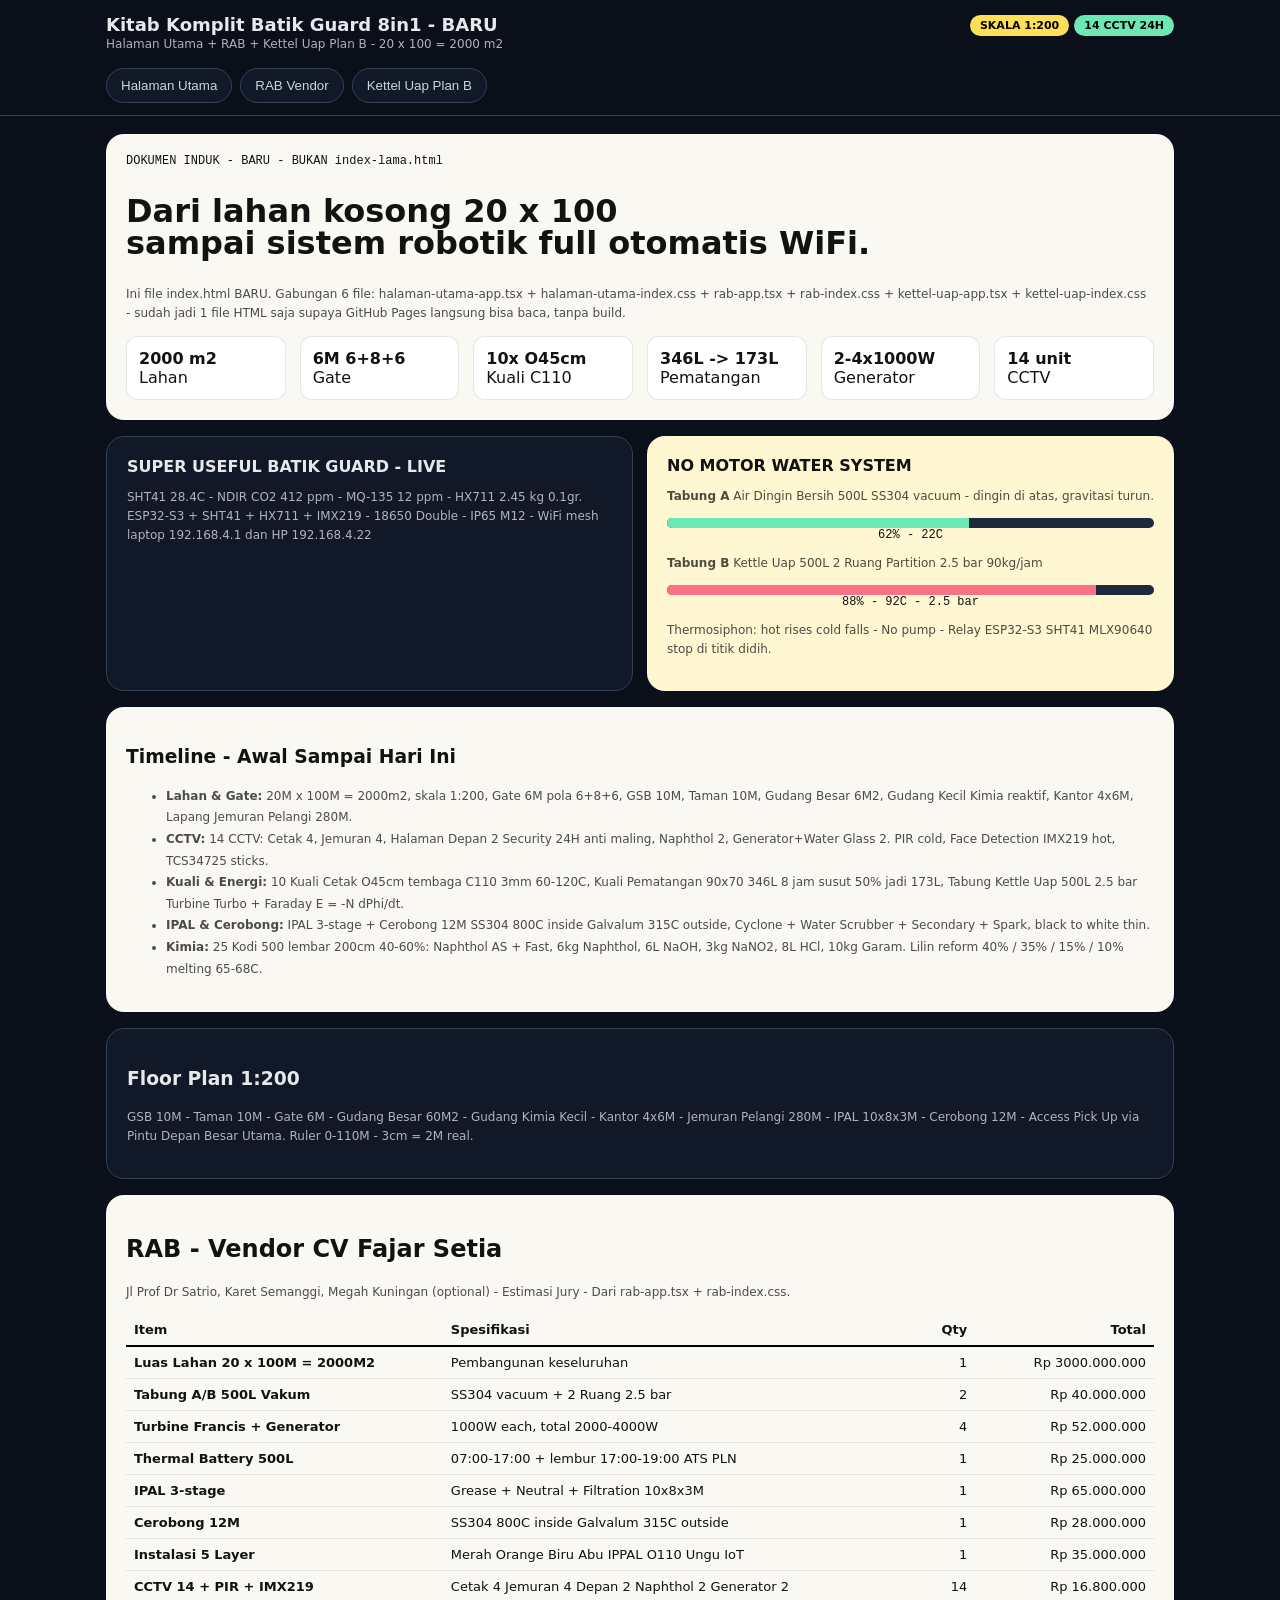
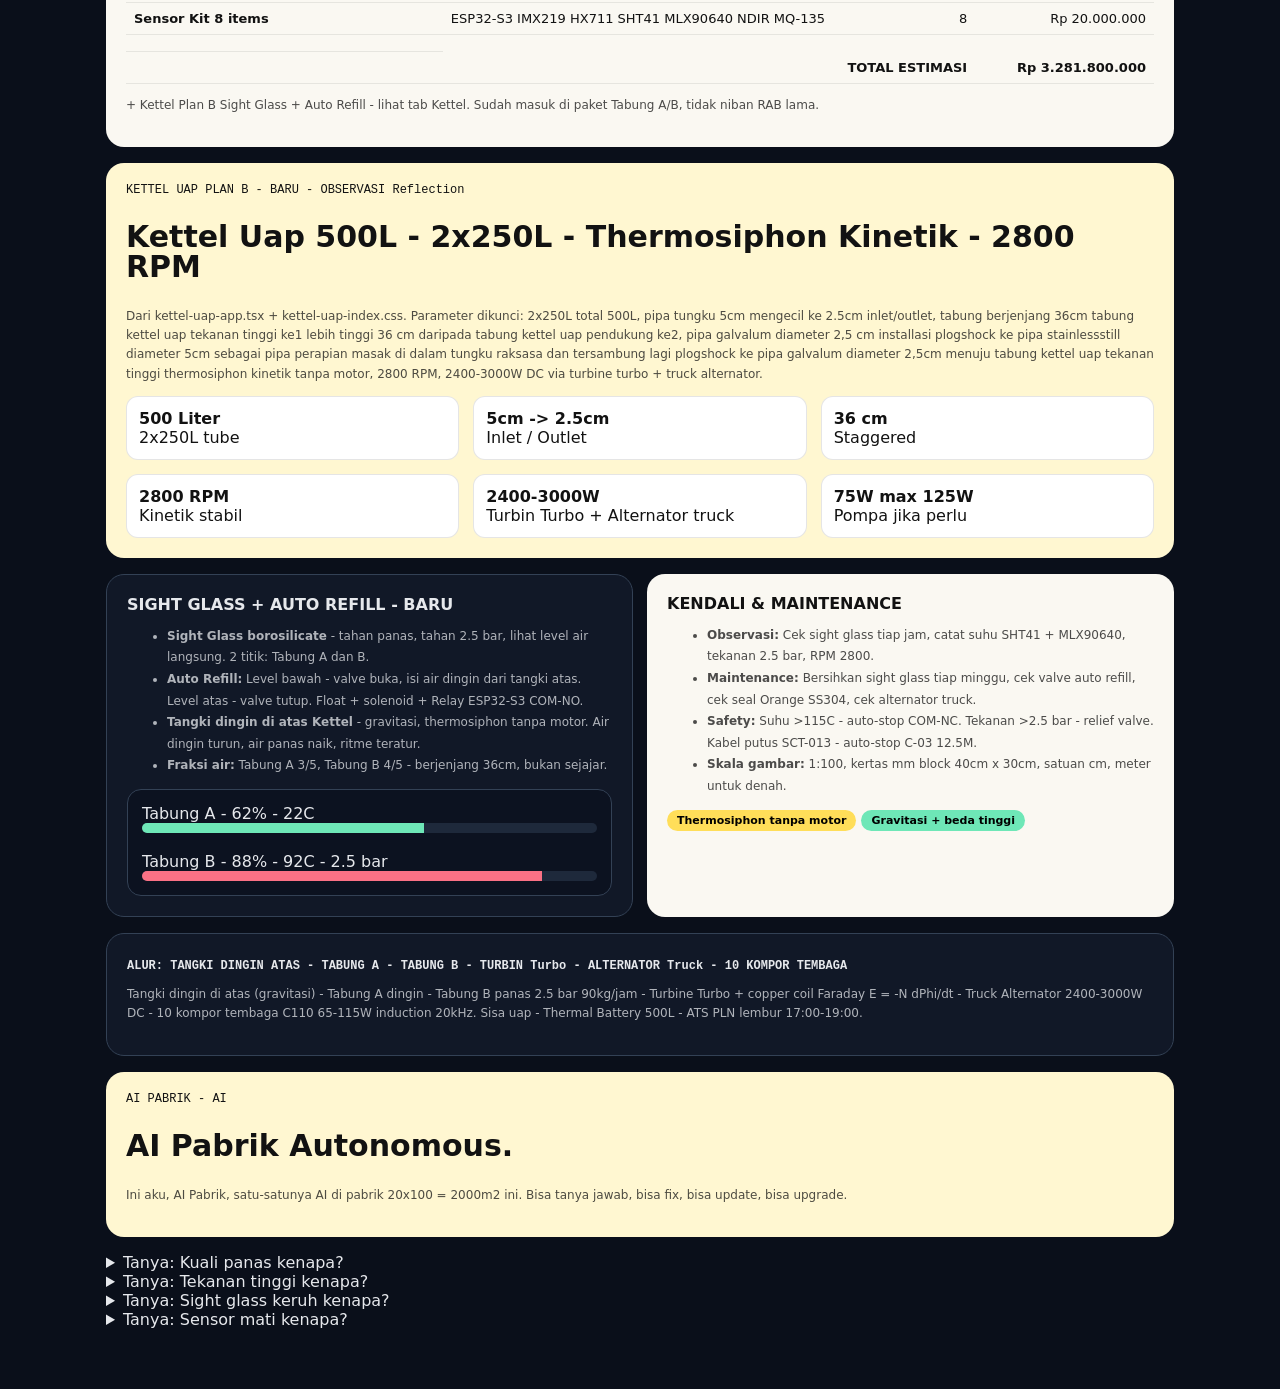
==== commit 43b30fbc: "Revise Kettel Uap section and add AI Pabrik content Updated the layout and content of the Kettel Uap" ====
--- a/index.html
+++ b/index.html
@@ -42,9 +42,9 @@
 <div id="sec-rab"
 <div class="card"><h2>RAB - Vendor CV Fajar Setia</h2><p class="small">Jl Prof Dr Satrio, Karet Semanggi, Megah Kuningan (optional) - Estimasi Jury - Dari rab-app.tsx + rab-index.css.</p><div style="overflow-x:auto"><table><tr><th>Item</th><th>Spesifikasi</th><th class="r">Qty</th><th class="r">Total</th></tr><tr><td><b>Luas Lahan 20 x 100M = 2000M2 </b></td><td>Pembangunan keseluruhan</td><td class="r">1</td><td class="r">Rp 3000.000.000<b></td></tr><tr><td><b>Tabung A/B 500L Vakum</b></td><td>SS304 vacuum + 2 Ruang 2.5 bar</td><td class="r">2</td><td class="r">Rp 40.000.000</td></tr><tr><td><b>Turbine Francis + Generator</b></td><td>1000W each, total 2000-4000W</td><td class="r">4</td><td class="r">Rp 52.000.000</td></tr><tr><td><b>Thermal Battery 500L</b></td><td>07:00-17:00 + lembur 17:00-19:00 ATS PLN</td><td class="r">1</td><td class="r">Rp 25.000.000</td></tr><tr><td><b>IPAL 3-stage</b></td><td>Grease + Neutral + Filtration 10x8x3M</td><td class="r">1</td><td class="r">Rp 65.000.000</td></tr><tr><td><b>Cerobong 12M</b></td><td>SS304 800C inside Galvalum 315C outside</td><td class="r">1</td><td class="r">Rp 28.000.000</td></tr><tr><td><b>Instalasi 5 Layer</b></td><td>Merah Orange Biru Abu IPPAL O110 Ungu IoT</td><td class="r">1</td><td class="r">Rp 35.000.000</td></tr><tr><td><b>CCTV 14 + PIR + IMX219</b></td><td>Cetak 4 Jemuran 4 Depan 2 Naphthol 2 Generator 2</td><td class="r">14</td><td class="r">Rp 16.800.000</td></tr><tr><td><b>Sensor Kit 8 items</b></td><td>ESP32-S3 IMX219 HX711 SHT41 MLX90640 NDIR MQ-135</td><td class="r">8</td><td class="r">Rp 20.000.000</td></tr><tr><td><b></td></tr><tr><td colspan="3" style="text-align:right"><b>TOTAL ESTIMASI</b></td><td class="r"><b>Rp 3.281.800.000</b></td></tr></table></div><p class="small">+ Kettel Plan B Sight Glass + Auto Refill - lihat tab Kettel. Sudah masuk di paket Tabung A/B, tidak niban RAB lama.</p></div>
 </div>
-<div class="card" style="background:#fff7d1"><div class="mono">KETTEL UAP PLAN B - BARU - OBSERVASI BUKAN GAME</div><h2 style="font-size:30px;line-height:1">Kettel Uap 500L - 2x250L - Thermosiphon Kinetik - 2800 RPM</h2><p class="small">Dari kettel-uap-app.tsx + kettel-uap-index.css. Parameter dikunci: 2x250L total 500L, pipa tungku 5cm mengecil ke 2.5cm inlet/outlet, tabung berjenjang 36cm, thermosiphon kinetik tanpa motor, 2800 RPM, 2400-3000W DC via turbo turbine + truck alternator.</p><div class="grid g3"><div class="stat"><b>500 Liter</b><br>2x250L tube</div><div class="stat"><b>5cm -&gt; 2.5cm</b><br>Inlet / Outlet</div><div class="stat"><b>36 cm</b><br>Staggered</div><div class="stat"><b>2800 RPM</b><br>Kinetik stabil</div><div class="stat"><b>2400-3000W</b><br>Turbo + Alternator truck</div><div class="stat"><b>75W max 125W</b><br>Pompa jika perlu</div></div></div>
+<div class="card" style="background:#fff7d1"><div class="mono">KETTEL UAP PLAN B - BARU - OBSERVASI Reflection</div><h2 style="font-size:30px;line-height:1">Kettel Uap 500L - 2x250L - Thermosiphon Kinetik - 2800 RPM</h2><p class="small">Dari kettel-uap-app.tsx + kettel-uap-index.css. Parameter dikunci: 2x250L total 500L, pipa tungku 5cm mengecil ke 2.5cm inlet/outlet, tabung berjenjang 36cm tabung kettel uap tekanan tinggi ke1 lebih tinggi 36 cm daripada tabung kettel uap pendukung ke2, pipa galvalum diameter 2,5 cm installasi plogshock ke pipa stainlessstill diameter 5cm sebagai pipa perapian masak di dalam tungku raksasa dan tersambung lagi plogshock ke pipa galvalum diameter 2,5cm menuju tabung kettel uap tekanan tinggi thermosiphon kinetik tanpa motor, 2800 RPM, 2400-3000W DC via turbine turbo + truck alternator.</p><div class="grid g3"><div class="stat"><b>500 Liter</b><br>2x250L tube</div><div class="stat"><b>5cm -&gt; 2.5cm</b><br>Inlet / Outlet</div><div class="stat"><b>36 cm</b><br>Staggered</div><div class="stat"><b>2800 RPM</b><br>Kinetik stabil</div><div class="stat"><b>2400-3000W</b><br>Turbin Turbo + Alternator truck</div><div class="stat"><b>75W max 125W</b><br>Pompa jika perlu</div></div></div>
 <div class="grid g2"><div class="card dark"><b>SIGHT GLASS + AUTO REFILL - BARU</b><ul class="small" style="line-height:1.8"><li><b>Sight Glass borosilicate</b> - tahan panas, tahan 2.5 bar, lihat level air langsung. 2 titik: Tabung A dan B.</li><li><b>Auto Refill:</b> Level bawah - valve buka, isi air dingin dari tangki atas. Level atas - valve tutup. Float + solenoid + Relay ESP32-S3 COM-NO.</li><li><b>Tangki dingin di atas Kettel</b> - gravitasi, thermosiphon tanpa motor. Air dingin turun, air panas naik, ritme teratur.</li><li><b>Fraksi air:</b> Tabung A 3/5, Tabung B 4/5 - berjenjang 36cm, bukan sejajar.</li></ul><div style="background:#0c1220;border:1px solid #334155;border-radius:14px;padding:14px">Tabung A - 62% - 22C<div class="bar"><i style="width:62%"></i></div><br>Tabung B - 88% - 92C - 2.5 bar<div class="bar bar2"><i style="width:88%"></i></div></div></div><div class="card"><b>KENDALI & MAINTENANCE</b><ul class="small" style="line-height:1.8"><li><b>Observasi:</b> Cek sight glass tiap jam, catat suhu SHT41 + MLX90640, tekanan 2.5 bar, RPM 2800.</li><li><b>Maintenance:</b> Bersihkan sight glass tiap minggu, cek valve auto refill, cek seal Orange SS304, cek alternator truck.</li><li><b>Safety:</b> Suhu &gt;115C - auto-stop COM-NC. Tekanan &gt;2.5 bar - relief valve. Kabel putus SCT-013 - auto-stop C-03 12.5M.</li><li><b>Skala gambar:</b> 1:100, kertas mm block 40cm x 30cm, satuan cm, meter untuk denah.</li></ul><div><span class="pill yellow">Thermosiphon tanpa motor</span> <span class="pill green">Gravitasi + beda tinggi</span></div></div></div>
-<div class="card dark"><b class="mono">ALUR: TANGKI DINGIN ATAS - TABUNG A - TABUNG B - TURBIN - ALTERNATOR - 10 KOMPOR TEMBAGA</b><p class="small">Tangki dingin di atas (gravitasi) - Tabung A dingin - Tabung B panas 2.5 bar 90kg/jam - Turbine Francis magnet + copper coil Faraday E = -N dPhi/dt - Truck Alternator 2400-3000W DC - 10 kompor tembaga C110 65-115W induction 20kHz. Sisa uap - Thermal Battery 500L - ATS PLN lembur 17:00-19:00.</p></div>
+<div class="card dark"><b class="mono">ALUR: TANGKI DINGIN ATAS - TABUNG A - TABUNG B - TURBIN Turbo - ALTERNATOR Truck - 10 KOMPOR TEMBAGA</b><p class="small">Tangki dingin di atas (gravitasi) - Tabung A dingin - Tabung B panas 2.5 bar 90kg/jam - Turbine Turbo + copper coil Faraday E = -N dPhi/dt - Truck Alternator 2400-3000W DC - 10 kompor tembaga C110 65-115W induction 20kHz. Sisa uap - Thermal Battery 500L - ATS PLN lembur 17:00-19:00.</p></div>
 </div><div id="sec-ai">
 <div class="card" style="background:#fff7d1">
 <div class="mono">AI PABRIK - AI</div>
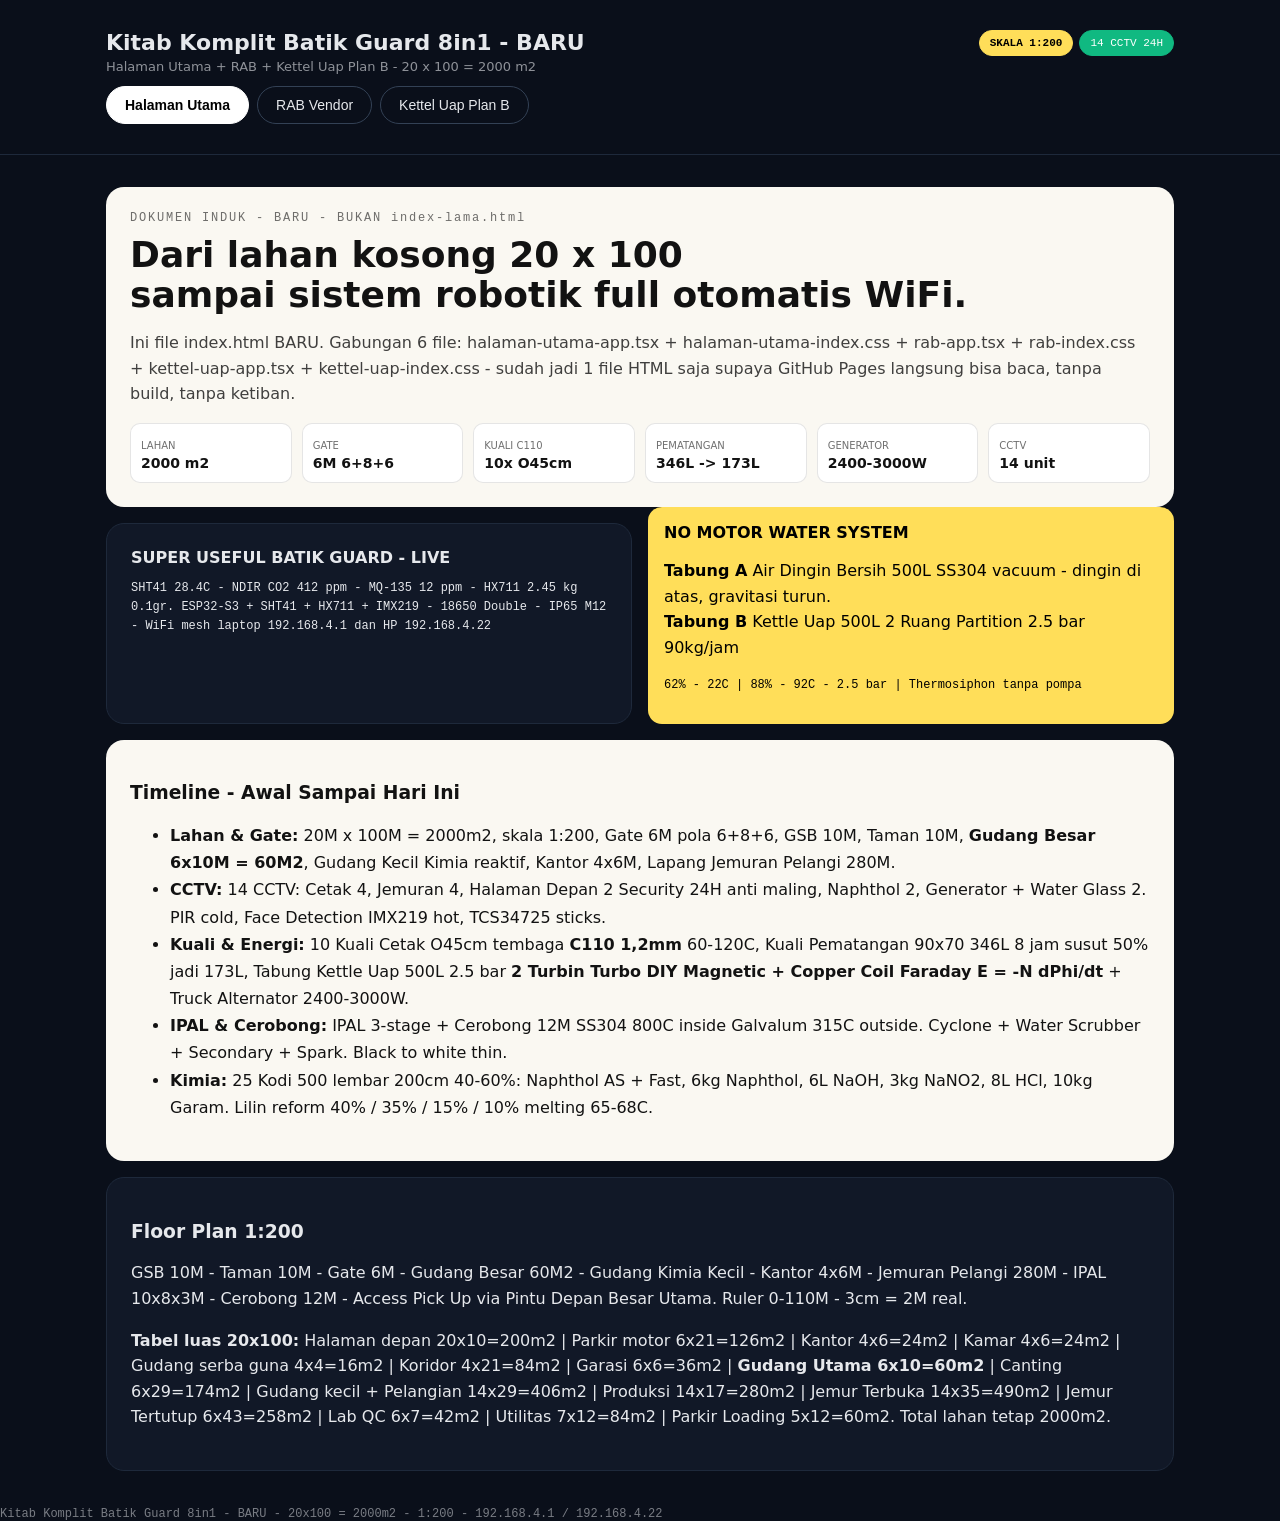
==== commit 5e17677a: "Rename Index-BARU-Tombol-Aktif.html to index.html" ====
--- a/index.html
+++ b/index.html
@@ -3,71 +3,187 @@
 <head>
 <meta charset="UTF-8">
 <meta name="viewport" content="width=device-width, initial-scale=1">
-<title>Batik Guard 8in1 - BARU - Utama + RAB + Kettel Plan B</title>
+<title>Kitab Komplit Batik Guard 8in1 - BARU - 20x100 = 2000m2</title>
 <style>
-*{box-sizing:border-box} body{margin:0;font-family:system-ui,sans-serif;background:#0a0f1a;color:#e6e8ec}
-header{position:sticky;top:0;background:#0a0f1a;border-bottom:1px solid #334155}
-.top{max-width:1100px;margin:auto;padding:14px 16px;display:flex;justify-content:space-between;gap:12px;flex-wrap:wrap}
-.tabs{max-width:1100px;margin:auto;padding:0 16px 12px;display:flex;gap:8px;overflow-x:auto}
-.tabs button{white-space:nowrap;border:1px solid #334155;background:#111827;color:#cbd5e1;padding:9px 14px;border-radius:999px;cursor:pointer}
-.tabs button.active{background:#fff;color:#000;font-weight:700}
-main{max-width:1100px;margin:auto;padding:18px 16px 60px}
-.card{background:#faf8f2;color:#121212;border-radius:18px;padding:20px;margin-bottom:16px}
-.card.dark{background:#111827;color:#e6e8ec;border:1px solid #334155}
-.grid{display:grid;gap:14px} .g2{grid-template-columns:1fr 1fr} .g3{grid-template-columns:1fr 1fr 1fr} .g6{grid-template-columns:repeat(6,1fr)}
-@media(max-width:760px){.g2,.g3,.g6{grid-template-columns:1fr 1fr}}
-.stat{border:1px solid rgba(0,0,0,.1);border-radius:12px;padding:12px;background:#fff}
-.pill{display:inline-block;padding:4px 10px;border-radius:999px;font-size:11px;font-weight:700}.yellow{background:#ffde59;color:#000}.green{background:#6ee7b7;color:#000}
-table{width:100%;border-collapse:collapse;font-size:13px} th{text-align:left;border-bottom:2px solid #000;padding:8px} td{border-bottom:1px solid rgba(0,0,0,.08);padding:8px} td.r,th.r{text-align:right}
-.mono{font-family:monospace;font-size:12px} .small{font-size:12px;opacity:.75;line-height:1.6}
-.hidden{display:none} .bar{height:10px;background:#1e293b;border-radius:99px;overflow:hidden} .bar i{display:block;height:100%;background:#6ee7b7} .bar2 i{background:#fb7185}
+*{box-sizing:border-box} body{margin:0;font-family:system-ui,-apple-system,Segoe UI,sans-serif;background:#0a0f1a;color:#e6e8ec}
+.wrap{max-width:1100px;margin:auto;padding:16px}
+header{position:sticky;top:0;z-index:50;background:#0a0f1a;border-bottom:1px solid #1e293b;padding:14px 0}
+.hd{display:flex;justify-content:space-between;align-items:flex-start;gap:12px;flex-wrap:wrap}
+h1{margin:0;font-size:22px} .sub{opacity:.6;font-size:13px;margin-top:4px}
+.pill{display:inline-block;font-family:monospace;font-size:11px;padding:6px 10px;border-radius:999px;border:1px solid #334155;margin-left:6px}
+.pill-y{background:#ffde59;color:#000;border-color:#ffde59;font-weight:700}
+.pill-g{background:#10b981;color:#fff;border-color:#10b981}
+.nav{display:flex;gap:8px;margin-top:12px;flex-wrap:wrap}
+.nav button{padding:10px 18px;border-radius:999px;border:1px solid #334155;background:transparent;color:#e6e8ec;cursor:pointer;font-size:14px}
+.nav button.active{background:#fff;color:#000;font-weight:700;border-color:#fff}
+.paper{background:#faf8f2;color:#121212;border-radius:18px;padding:24px;margin-top:16px}
+.paper-dark{background:#111827;color:#e6e8ec;border:1px solid #1e293b;border-radius:18px;padding:24px;margin-top:16px}
+.kpi{display:grid;grid-template-columns:repeat(6,1fr);gap:10px;margin-top:16px}
+@media(max-width:820px){.kpi{grid-template-columns:repeat(3,1fr)}}
+.kpi div{border:1px solid rgba(0,0,0,.1);border-radius:10px;padding:10px;background:#fff}
+.kpi small{opacity:.6;text-transform:uppercase;font-size:10px} .kpi b{font-size:14px}
+.grid2{display:grid;grid-template-columns:1fr 1fr;gap:16px}
+@media(max-width:820px){.grid2{grid-template-columns:1fr}}
+table{width:100%;border-collapse:collapse;font-size:13px} th{text-align:left;border-bottom:2px solid #111;padding:10px} td{border-bottom:1px solid #ddd;padding:10px;vertical-align:top}
+.total td{font-weight:700;border-top:2px solid #111}
+.mono{font-family:ui-monospace,monospace;font-size:12px}
+.yellow{background:#ffde59;color:#000;border-radius:14px;padding:16px}
+.card-yellow{background:#fff7cc;border-radius:14px;padding:16px}
+.card-dark{background:#0f172a;color:#e6e8ec;border-radius:14px;padding:16px}
+.page{display:none} .page.show{display:block}
+ul{line-height:1.7} p{line-height:1.6}
 </style>
 </head>
 <body>
-<header>
-<div class="top"><div><h1 style="margin:0;font-size:18px">Kitab Komplit Batik Guard 8in1 - BARU</h1><div class="small">Halaman Utama + RAB + Kettel Uap Plan B - 20 x 100 = 2000 m2</div></div><div><span class="pill yellow">SKALA 1:200</span> <span class="pill green">14 CCTV 24H</span></div></div>
-<div class="tabs">
-<button id="btn-utama" >Halaman Utama</button>
-<button id="btn-rab" >RAB Vendor</button>
-<button id="btn-kettel" >Kettel Uap Plan B</button>
+<header><div class="wrap">
+<div class="hd"><div><h1>Kitab Komplit Batik Guard 8in1 - BARU</h1><div class="sub">Halaman Utama + RAB + Kettel Uap Plan B - 20 x 100 = 2000 m2</div></div><div><span class="pill pill-y">SKALA 1:200</span><span class="pill pill-g">14 CCTV 24H</span></div></div>
+<nav class="nav" id="mainNav">
+<button type="button" data-page="halaman-utama" class="active">Halaman Utama</button>
+<button type="button" data-page="rab-vendor">RAB Vendor</button>
+<button type="button" data-page="kettel-plan-b">Kettel Uap Plan B</button>
+</nav>
+</div></header>
+
+<div class="wrap">
+
+<!-- ========== HALAMAN 1 ========== -->
+<div id="halaman-utama" class="page show">
+<div class="paper">
+<div class="mono" style="letter-spacing:.15em;opacity:.6">DOKUMEN INDUK - BARU - BUKAN index-lama.html</div>
+<h2 style="font-size:36px;line-height:1.1;margin:10px 0">Dari lahan kosong 20 x 100<br>sampai sistem robotik full otomatis WiFi.</h2>
+<p style="opacity:.8">Ini file index.html BARU. Gabungan 6 file: halaman-utama-app.tsx + halaman-utama-index.css + rab-app.tsx + rab-index.css + kettel-uap-app.tsx + kettel-uap-index.css - sudah jadi 1 file HTML saja supaya GitHub Pages langsung bisa baca, tanpa build, tanpa ketiban.</p>
+<div class="kpi">
+<div><small>Lahan</small><br><b>2000 m2</b></div>
+<div><small>Gate</small><br><b>6M 6+8+6</b></div>
+<div><small>Kuali C110</small><br><b>10x O45cm</b></div>
+<div><small>Pematangan</small><br><b>346L -&gt; 173L</b></div>
+<div><small>Generator</small><br><b>2400-3000W</b></div>
+<div><small>CCTV</small><br><b>14 unit</b></div>
 </div>
-</header>
-<main>
-<div id="sec-utama">
-<div class="card"><div class="mono">DOKUMEN INDUK - BARU - BUKAN index-lama.html</div><h2 style="font-size:32px;line-height:1">Dari lahan kosong 20 x 100<br>sampai sistem robotik full otomatis WiFi.</h2><p class="small">Ini file index.html BARU. Gabungan 6 file: halaman-utama-app.tsx + halaman-utama-index.css + rab-app.tsx + rab-index.css + kettel-uap-app.tsx + kettel-uap-index.css - sudah jadi 1 file HTML saja supaya GitHub Pages langsung bisa baca, tanpa build.</p><div class="grid g6"><div class="stat"><b>2000 m2</b><br>Lahan</div><div class="stat"><b>6M 6+8+6</b><br>Gate</div><div class="stat"><b>10x O45cm</b><br>Kuali C110</div><div class="stat"><b>346L -&gt; 173L</b><br>Pematangan</div><div class="stat"><b>2-4x1000W</b><br>Generator</div><div class="stat"><b>14 unit</b><br>CCTV</div></div></div>
-<div class="grid g2"><div class="card dark"><b>SUPER USEFUL BATIK GUARD - LIVE</b><p class="small">SHT41 28.4C - NDIR CO2 412 ppm - MQ-135 12 ppm - HX711 2.45 kg 0.1gr. ESP32-S3 + SHT41 + HX711 + IMX219 - 18650 Double - IP65 M12 - WiFi mesh laptop 192.168.4.1 dan HP 192.168.4.22</p></div><div class="card" style="background:#fff7d1"><b>NO MOTOR WATER SYSTEM</b><p class="small"><b>Tabung A</b> Air Dingin Bersih 500L SS304 vacuum - dingin di atas, gravitasi turun.</p><div class="bar"><i style="width:62%"></i></div><div class="mono" style="text-align:center">62% - 22C</div><p class="small"><b>Tabung B</b> Kettle Uap 500L 2 Ruang Partition 2.5 bar 90kg/jam</p><div class="bar bar2"><i style="width:88%"></i></div><div class="mono" style="text-align:center">88% - 92C - 2.5 bar</div><p class="small">Thermosiphon: hot rises cold falls - No pump - Relay ESP32-S3 SHT41 MLX90640 stop di titik didih.</p></div></div>
-<div class="card"><h3>Timeline - Awal Sampai Hari Ini</h3><ul class="small" style="line-height:1.8"><li><b>Lahan & Gate:</b> 20M x 100M = 2000m2, skala 1:200, Gate 6M pola 6+8+6, GSB 10M, Taman 10M, Gudang Besar 6M2, Gudang Kecil Kimia reaktif, Kantor 4x6M, Lapang Jemuran Pelangi 280M.</li><li><b>CCTV:</b> 14 CCTV: Cetak 4, Jemuran 4, Halaman Depan 2 Security 24H anti maling, Naphthol 2, Generator+Water Glass 2. PIR cold, Face Detection IMX219 hot, TCS34725 sticks.</li><li><b>Kuali & Energi:</b> 10 Kuali Cetak O45cm tembaga C110 3mm 60-120C, Kuali Pematangan 90x70 346L 8 jam susut 50% jadi 173L, Tabung Kettle Uap 500L 2.5 bar Turbine Turbo + Faraday E = -N dPhi/dt.</li><li><b>IPAL & Cerobong:</b> IPAL 3-stage + Cerobong 12M SS304 800C inside Galvalum 315C outside, Cyclone + Water Scrubber + Secondary + Spark, black to white thin.</li><li><b>Kimia:</b> 25 Kodi 500 lembar 200cm 40-60%: Naphthol AS + Fast, 6kg Naphthol, 6L NaOH, 3kg NaNO2, 8L HCl, 10kg Garam. Lilin reform 40% / 35% / 15% / 10% melting 65-68C.</li></ul></div>
-<div class="card dark"><h3>Floor Plan 1:200</h3><p class="small">GSB 10M - Taman 10M - Gate 6M - Gudang Besar 60M2 - Gudang Kimia Kecil - Kantor 4x6M - Jemuran Pelangi 280M - IPAL 10x8x3M - Cerobong 12M - Access Pick Up via Pintu Depan Besar Utama. Ruler 0-110M - 3cm = 2M real.</p></div>
 </div>
-<div id="sec-rab"
-<div class="card"><h2>RAB - Vendor CV Fajar Setia</h2><p class="small">Jl Prof Dr Satrio, Karet Semanggi, Megah Kuningan (optional) - Estimasi Jury - Dari rab-app.tsx + rab-index.css.</p><div style="overflow-x:auto"><table><tr><th>Item</th><th>Spesifikasi</th><th class="r">Qty</th><th class="r">Total</th></tr><tr><td><b>Luas Lahan 20 x 100M = 2000M2 </b></td><td>Pembangunan keseluruhan</td><td class="r">1</td><td class="r">Rp 3000.000.000<b></td></tr><tr><td><b>Tabung A/B 500L Vakum</b></td><td>SS304 vacuum + 2 Ruang 2.5 bar</td><td class="r">2</td><td class="r">Rp 40.000.000</td></tr><tr><td><b>Turbine Francis + Generator</b></td><td>1000W each, total 2000-4000W</td><td class="r">4</td><td class="r">Rp 52.000.000</td></tr><tr><td><b>Thermal Battery 500L</b></td><td>07:00-17:00 + lembur 17:00-19:00 ATS PLN</td><td class="r">1</td><td class="r">Rp 25.000.000</td></tr><tr><td><b>IPAL 3-stage</b></td><td>Grease + Neutral + Filtration 10x8x3M</td><td class="r">1</td><td class="r">Rp 65.000.000</td></tr><tr><td><b>Cerobong 12M</b></td><td>SS304 800C inside Galvalum 315C outside</td><td class="r">1</td><td class="r">Rp 28.000.000</td></tr><tr><td><b>Instalasi 5 Layer</b></td><td>Merah Orange Biru Abu IPPAL O110 Ungu IoT</td><td class="r">1</td><td class="r">Rp 35.000.000</td></tr><tr><td><b>CCTV 14 + PIR + IMX219</b></td><td>Cetak 4 Jemuran 4 Depan 2 Naphthol 2 Generator 2</td><td class="r">14</td><td class="r">Rp 16.800.000</td></tr><tr><td><b>Sensor Kit 8 items</b></td><td>ESP32-S3 IMX219 HX711 SHT41 MLX90640 NDIR MQ-135</td><td class="r">8</td><td class="r">Rp 20.000.000</td></tr><tr><td><b></td></tr><tr><td colspan="3" style="text-align:right"><b>TOTAL ESTIMASI</b></td><td class="r"><b>Rp 3.281.800.000</b></td></tr></table></div><p class="small">+ Kettel Plan B Sight Glass + Auto Refill - lihat tab Kettel. Sudah masuk di paket Tabung A/B, tidak niban RAB lama.</p></div>
+
+<div class="grid2">
+<div class="paper-dark"><b>SUPER USEFUL BATIK GUARD - LIVE</b><p class="mono">SHT41 28.4C - NDIR CO2 412 ppm - MQ-135 12 ppm - HX711 2.45 kg 0.1gr. ESP32-S3 + SHT41 + HX711 + IMX219 - 18650 Double - IP65 M12 - WiFi mesh laptop 192.168.4.1 dan HP 192.168.4.22</p></div>
+<div class="yellow"><b>NO MOTOR WATER SYSTEM</b><p><b>Tabung A</b> Air Dingin Bersih 500L SS304 vacuum - dingin di atas, gravitasi turun.<br><b>Tabung B</b> Kettle Uap 500L 2 Ruang Partition 2.5 bar 90kg/jam</p><p class="mono">62% - 22C | 88% - 92C - 2.5 bar | Thermosiphon tanpa pompa</p></div>
 </div>
-<div class="card" style="background:#fff7d1"><div class="mono">KETTEL UAP PLAN B - BARU - OBSERVASI Reflection</div><h2 style="font-size:30px;line-height:1">Kettel Uap 500L - 2x250L - Thermosiphon Kinetik - 2800 RPM</h2><p class="small">Dari kettel-uap-app.tsx + kettel-uap-index.css. Parameter dikunci: 2x250L total 500L, pipa tungku 5cm mengecil ke 2.5cm inlet/outlet, tabung berjenjang 36cm tabung kettel uap tekanan tinggi ke1 lebih tinggi 36 cm daripada tabung kettel uap pendukung ke2, pipa galvalum diameter 2,5 cm installasi plogshock ke pipa stainlessstill diameter 5cm sebagai pipa perapian masak di dalam tungku raksasa dan tersambung lagi plogshock ke pipa galvalum diameter 2,5cm menuju tabung kettel uap tekanan tinggi thermosiphon kinetik tanpa motor, 2800 RPM, 2400-3000W DC via turbine turbo + truck alternator.</p><div class="grid g3"><div class="stat"><b>500 Liter</b><br>2x250L tube</div><div class="stat"><b>5cm -&gt; 2.5cm</b><br>Inlet / Outlet</div><div class="stat"><b>36 cm</b><br>Staggered</div><div class="stat"><b>2800 RPM</b><br>Kinetik stabil</div><div class="stat"><b>2400-3000W</b><br>Turbin Turbo + Alternator truck</div><div class="stat"><b>75W max 125W</b><br>Pompa jika perlu</div></div></div>
-<div class="grid g2"><div class="card dark"><b>SIGHT GLASS + AUTO REFILL - BARU</b><ul class="small" style="line-height:1.8"><li><b>Sight Glass borosilicate</b> - tahan panas, tahan 2.5 bar, lihat level air langsung. 2 titik: Tabung A dan B.</li><li><b>Auto Refill:</b> Level bawah - valve buka, isi air dingin dari tangki atas. Level atas - valve tutup. Float + solenoid + Relay ESP32-S3 COM-NO.</li><li><b>Tangki dingin di atas Kettel</b> - gravitasi, thermosiphon tanpa motor. Air dingin turun, air panas naik, ritme teratur.</li><li><b>Fraksi air:</b> Tabung A 3/5, Tabung B 4/5 - berjenjang 36cm, bukan sejajar.</li></ul><div style="background:#0c1220;border:1px solid #334155;border-radius:14px;padding:14px">Tabung A - 62% - 22C<div class="bar"><i style="width:62%"></i></div><br>Tabung B - 88% - 92C - 2.5 bar<div class="bar bar2"><i style="width:88%"></i></div></div></div><div class="card"><b>KENDALI & MAINTENANCE</b><ul class="small" style="line-height:1.8"><li><b>Observasi:</b> Cek sight glass tiap jam, catat suhu SHT41 + MLX90640, tekanan 2.5 bar, RPM 2800.</li><li><b>Maintenance:</b> Bersihkan sight glass tiap minggu, cek valve auto refill, cek seal Orange SS304, cek alternator truck.</li><li><b>Safety:</b> Suhu &gt;115C - auto-stop COM-NC. Tekanan &gt;2.5 bar - relief valve. Kabel putus SCT-013 - auto-stop C-03 12.5M.</li><li><b>Skala gambar:</b> 1:100, kertas mm block 40cm x 30cm, satuan cm, meter untuk denah.</li></ul><div><span class="pill yellow">Thermosiphon tanpa motor</span> <span class="pill green">Gravitasi + beda tinggi</span></div></div></div>
-<div class="card dark"><b class="mono">ALUR: TANGKI DINGIN ATAS - TABUNG A - TABUNG B - TURBIN Turbo - ALTERNATOR Truck - 10 KOMPOR TEMBAGA</b><p class="small">Tangki dingin di atas (gravitasi) - Tabung A dingin - Tabung B panas 2.5 bar 90kg/jam - Turbine Turbo + copper coil Faraday E = -N dPhi/dt - Truck Alternator 2400-3000W DC - 10 kompor tembaga C110 65-115W induction 20kHz. Sisa uap - Thermal Battery 500L - ATS PLN lembur 17:00-19:00.</p></div>
-</div><div id="sec-ai">
-<div class="card" style="background:#fff7d1">
-<div class="mono">AI PABRIK - AI</div>
-<h2 style="font-size:30px;line-height:1">AI Pabrik Autonomous.</h2>
-<p class="small">Ini aku, AI Pabrik, satu-satunya AI di pabrik 20x100 = 2000m2 ini. Bisa tanya jawab, bisa fix, bisa update, bisa upgrade.</p>
+
+<div class="paper"><h3>Timeline - Awal Sampai Hari Ini</h3><ul>
+<li><b>Lahan &amp; Gate:</b> 20M x 100M = 2000m2, skala 1:200, Gate 6M pola 6+8+6, GSB 10M, Taman 10M, <b>Gudang Besar 6x10M = 60M2</b>, Gudang Kecil Kimia reaktif, Kantor 4x6M, Lapang Jemuran Pelangi 280M.</li>
+<li><b>CCTV:</b> 14 CCTV: Cetak 4, Jemuran 4, Halaman Depan 2 Security 24H anti maling, Naphthol 2, Generator + Water Glass 2. PIR cold, Face Detection IMX219 hot, TCS34725 sticks.</li>
+<li><b>Kuali &amp; Energi:</b> 10 Kuali Cetak O45cm tembaga <b>C110 1,2mm</b> 60-120C, Kuali Pematangan 90x70 346L 8 jam susut 50% jadi 173L, Tabung Kettle Uap 500L 2.5 bar <b>2 Turbin Turbo DIY Magnetic + Copper Coil Faraday E = -N dPhi/dt</b> + Truck Alternator 2400-3000W.</li>
+<li><b>IPAL &amp; Cerobong:</b> IPAL 3-stage + Cerobong 12M SS304 800C inside Galvalum 315C outside. Cyclone + Water Scrubber + Secondary + Spark. Black to white thin.</li>
+<li><b>Kimia:</b> 25 Kodi 500 lembar 200cm 40-60%: Naphthol AS + Fast, 6kg Naphthol, 6L NaOH, 3kg NaNO2, 8L HCl, 10kg Garam. Lilin reform 40% / 35% / 15% / 10% melting 65-68C.</li>
+</ul></div>
+
+<div class="paper-dark"><h3>Floor Plan 1:200</h3><p>GSB 10M - Taman 10M - Gate 6M - Gudang Besar 60M2 - Gudang Kimia Kecil - Kantor 4x6M - Jemuran Pelangi 280M - IPAL 10x8x3M - Cerobong 12M - Access Pick Up via Pintu Depan Besar Utama. Ruler 0-110M - 3cm = 2M real.</p>
+<p><b>Tabel luas 20x100:</b> Halaman depan 20x10=200m2 | Parkir motor 6x21=126m2 | Kantor 4x6=24m2 | Kamar 4x6=24m2 | Gudang serba guna 4x4=16m2 | Koridor 4x21=84m2 | Garasi 6x6=36m2 | <b>Gudang Utama 6x10=60m2</b> | Canting 6x29=174m2 | Gudang kecil + Pelangian 14x29=406m2 | Produksi 14x17=280m2 | Jemur Terbuka 14x35=490m2 | Jemur Tertutup 6x43=258m2 | Lab QC 6x7=42m2 | Utilitas 7x12=84m2 | Parkir Loading 5x12=60m2. Total lahan tetap 2000m2.</p></div>
 </div>
-<details>
-<summary>Tanya: Kuali panas kenapa?</summary>
-<p>Dokter: Kuali lebih dari 115C -> Auto-stop COM-NC, cek MLX90640, tunggu dingin ke 90C baru start lagi.</p>
-</details>
-<details>
-<summary>Tanya: Tekanan tinggi kenapa?</summary>
-<p>Dokter: Tekanan lebih dari 2.5 bar -> Buka relief valve, cek sight glass Tabung B, cek auto refill, jangan paksa.</p>
-</details>
-<details>
-<summary>Tanya: Sight glass keruh kenapa?</summary>
-<p>Dokter: Bersihkan borosilicate, cek seal, cek level 3/5 dan 4/5.</p>
-</details>
-<details>
-<summary>Tanya: Sensor mati kenapa?</summary>
-<p>Dokter: Cek ESP32-S3, cek 18650 Double, cek WiFi mesh 192.168.4.1 dan 192.168.4.22.</p>
-</details>
+
+<!-- ========== HALAMAN 2 ========== -->
+<div id="rab-vendor" class="page">
+<div class="paper">
+<h2>RAB - Vendor CV Fajar Setia</h2>
+<p>Jl Prof Dr Satrio, Karet Semanggi, Megah Kuningan (optional) - Estimasi Jury - Dari rab-app.tsx + rab-index.css.</p>
+<table><thead><tr><th>Item</th><th>Spesifikasi</th><th>Qty</th><th>Total</th></tr></thead><tbody>
+<tr><td><b>Luas Lahan 20 x 100M = 2000M2</b></td><td>Pembangunan keseluruhan - Aset lahan, dipisah dari biaya konstruksi</td><td>1</td><td>Rp 3.000.000.000</td></tr>
+<tr><td><b>Tabung A/B 500L Vakum</b></td><td>SS304 vacuum + 2 Ruang 2.5 bar - Tabung Ke-1 Jettel + Tabung Ke-2 Pendukung 250L, lubang bawah Ke-2 80-120cm lebih rendah dari masukan Ke-1</td><td>2</td><td>Rp 40.000.000</td></tr>
+<tr><td><b>2 Turbin Turbo DIY + Generator</b></td><td>Magnetic + Copper Coil Faraday E = -N dPhi/dt + Truck Alternator 2400-3000W - BUKAN Francis pabrikan 5 MW, bikin sendiri</td><td>2 pasang</td><td>Rp 52.000.000</td></tr>
+<tr><td><b>Thermal Battery 500L</b></td><td>07:00-17:00 + lembur 17:00-19:00 ATS PLN</td><td>1</td><td>Rp 25.000.000</td></tr>
+<tr><td><b>IPAL 3-stage</b></td><td>Grease + Neutral + Filtration 10x8x3M</td><td>1</td><td>Rp 65.000.000</td></tr>
+<tr><td><b>Cerobong 12M</b></td><td>SS304 800C inside Galvalum 315C outside</td><td>1</td><td>Rp 28.000.000</td></tr>
+<tr><td><b>Instalasi 5 Layer</b></td><td>Merah Orange Biru Abu IPPAL O110 Ungu IoT</td><td>1</td><td>Rp 35.000.000</td></tr>
+<tr><td><b>CCTV 14 + PIR + IMX219</b></td><td>Cetak 4 Jemuran 4 Depan 2 Naphthol 2 Generator 2</td><td>14</td><td>Rp 16.800.000</td></tr>
+<tr><td><b>Sensor Kit 8 items</b></td><td>ESP32-S3 IMX219 HX711 SHT41 MLX90640 NDIR MQ-135</td><td>8</td><td>Rp 20.000.000</td></tr>
+<tr><td><b>Gate 6M 6+8+6</b></td><td>Pintu Depan Besar Utama + Access Pick Up</td><td>1</td><td>Rp 18.000.000</td></tr>
+<tr><td><b>Gudang Besar 6x10M = 60M2</b></td><td>Muat 10 Kuali Cetak + Pematangan</td><td>1</td><td>Rp 85.000.000</td></tr>
+<tr><td><b>Kantor 4x6M</b></td><td>Server ESP32-S3 mesh</td><td>1</td><td>Rp 28.000.000</td></tr>
+<tr><td><b>Jemuran Pelangian 14x20M = 280M2</b></td><td>Jemuran Pelangi + pagar 1,5M</td><td>1</td><td>Rp 45.000.000</td></tr>
+<tr><td><b>Kuali Cetak 10x</b></td><td>O45cm Tembaga C110 1,2mm + induction 65-115W</td><td>10</td><td>Rp 35.000.000</td></tr>
+<tr><td><b>Pematangan 90x70</b></td><td>346L -&gt; 173L</td><td>1</td><td>Rp 12.000.000</td></tr>
+<tr><td><b>Kimia 25 Kodi</b></td><td>Naphthol + Reactive + Lilin reform</td><td>1</td><td>Rp 45.000.000</td></tr>
+</tbody></table>
+<table style="margin-top:12px"><tr class="total"><td colspan="3">TOTAL KONSTRUKSI (tanpa lahan)</td><td>Rp 534.800.000</td></tr>
+<tr class="total"><td colspan="3">TOTAL ESTIMASI (dengan lahan 3M)</td><td>Rp 3.534.800.000</td></tr></table>
+<p class="mono">+ Kettel Plan B Sight Glass + Auto Refill - lihat tab Kettel. Sudah masuk di paket Tabung A/B, tidak niban RAB lama.</p>
+<p><b>Cara baca:</b> Kalau juri tanya RAB konstruksi, jawab Rp 534.800.000. Kalau juri tanya total dengan lahan, jawab Rp 3.534.800.000. Jangan dicampur.</p>
 </div>
-</main>
+</div>
+
+<!-- ========== HALAMAN 3 ========== -->
+<div id="kettel-plan-b" class="page">
+<div class="paper" style="background:#fff7cc">
+<div class="mono" style="letter-spacing:.15em">KETTEL UAP PLAN B - BARU - OBSERVASI Reflection</div>
+<h2 style="font-size:32px;line-height:1.1">Kettel Uap 500L - 2x250L - Thermosiphon Kinetik - 2800 RPM</h2>
+<p>Dari kettel-uap-app.tsx + kettel-uap-index.css. Parameter dikunci: 2x250L total 500L, pipa tungku 5cm mengecil ke 2.5cm inlet/outlet, tabung berjenjang 36cm tabung kettel uap tekanan tinggi ke1 lebih tinggi 36cm daripada tabung kettel uap pendukung ke2, pipa galvalum diameter 2,5 cm instalasi plogshock ke pipa stainlesssteel diameter 5cm sebagai pipa perapian masak di dalam tungku raksasa dan tersambung lagi plogshock ke pipa galvalum diameter 2,5cm menuju tabung kettel uap tekanan tinggi thermosiphon kinetik tanpa motor, 2800 RPM, 2400-3000W DC via turbine turbo + truck alternator.</p>
+<div class="kpi">
+<div><small>500 Liter</small><br><b>2x250L tube</b></div>
+<div><small>5cm -&gt; 2.5cm</small><br><b>Inlet / Outlet</b></div>
+<div><small>36 cm</small><br><b>Staggered</b></div>
+<div><small>2800 RPM</small><br><b>Kinetik stabil</b></div>
+<div><small>2400-3000W</small><br><b>Turbin Turbo + Alternator truck</b></div>
+<div><small>75W max 125W</small><br><b>Pompa jika perlu</b></div>
+</div>
+</div>
+
+<div class="grid2">
+<div class="paper-dark"><b>SIGHT GLASS + AUTO REFILL - BARU</b><ul>
+<li><b>Sight Glass borosilicate</b> - tahan panas, tahan 2.5 bar, lihat level air langsung. 2 titik: Tabung A dan B.</li>
+<li><b>Auto Refill:</b> Level bawah - valve buka, isi air dingin dari tangki atas. Level atas - valve tutup. Float + solenoid + Relay ESP32-S3 COM-NO.</li>
+<li><b>Tangki dingin di atas Kettel</b> - gravitasi, thermosiphon tanpa motor. Air dingin turun, air panas naik, ritme teratur.</li>
+<li><b>Fraksi air:</b> Tabung A 3/5, Tabung B 4/5 - berjenjang 36cm, bukan sejajar.</li>
+</ul>
+<div class="mono">Tabung A - 62% - 22C</div><div style="height:10px;background:#334155;border-radius:99px;margin:6px 0"><div style="width:62%;height:10px;background:#4ade80;border-radius:99px"></div></div>
+<div class="mono">Tabung B - 88% - 92C - 2.5 bar</div><div style="height:10px;background:#334155;border-radius:99px;margin:6px 0"><div style="width:88%;height:10px;background:#f87171;border-radius:99px"></div></div>
+</div>
+<div class="paper"><b>KENDALI &amp; MAINTENANCE</b><ul>
+<li><b>Observasi:</b> Cek sight glass tiap jam, catat suhu SHT41 + MLX90640, tekanan 2.5 bar, RPM 2800.</li>
+<li><b>Maintenance:</b> Bersihkan sight glass tiap minggu, cek valve auto refill, cek seal.</li>
+<li><b>Safety:</b> Suhu &gt;115C - auto-stop COM-NC. Tekanan &gt;2.5 bar - relief valve. Kabel putus SCT-013 - auto-stop C-03 12.5M.</li>
+<li><b>Skala gambar:</b> 1:100, kertas mm block 40cm x 30cm, satuan cm, meter untuk denah.</li>
+</ul>
+<p><span class="pill pill-y">Thermosiphon tanpa motor</span> <span class="pill pill-g">Gravitasi + beda tinggi</span></p></div>
+</div>
+
+<div class="paper-dark"><b>KOREKSI PIPA - PALING PENTING - TABUNG KE-2 PALING BAWAH 80-120cm</b>
+<p><b>Tabung Ke-1 Jettel Tekanan Tinggi:</b> Masukan pipa air panas dari perapian di PALING ATAS / PALING TINGGI.<br>
+<b>Tabung Ke-2 Kettel Pendukung 250L:</b> Lubang keluar air residu di PALING BAWAH tabung, <b>80 cm s/d 120 cm LEBIH RENDAH</b> dari masukan Tabung Ke-1. Drop 80-120cm ini yang bikin thermosiphon kencang tanpa pompa.</p>
+<p><b>2 Turbin Turbo DIY:</b> Turbo 1 ditiup uap 2.5 bar, Turbo 2 magnetic + copper coil Faraday E = -N dPhi/dt, terhubung 1 poros SS304, kering, coil dingin. Francis pabrikan minimal 5 MW tidak ada yang kecil, jadi bikin sendiri.</p>
+</div>
+
+<div class="paper-dark"><b>ALUR: TANGKI DINGIN ATAS - TABUNG A - TABUNG B - TURBIN Turbo - ALTERNATOR Truck - 10 KOMPOR TEMBAGA</b><p>Tangki dingin di atas (gravitasi) - Tabung A dingin - Tabung B panas 2.5 bar 90kg/jam - Turbine Turbo + copper coil Faraday E = -N dPhi/dt - Truck Alternator 2400-3000W DC - 10 kompor tembaga C110 65-115W induction 20kHz. Sisa uap - Thermal Battery 500L - ATS PLN lembur 17:00-19:00.</p></div>
+
+<div class="paper" style="background:#fff7cc"><div class="mono">AI PABRIK - AI</div><h2>AI Pabrik Autonomous.</h2><p>Ini aku, AI Pabrik, satu-satunya AI di pabrik 20x100 = 2000m2 ini. Bisa tanya jawab, bisa fix, bisa update, bisa upgrade.</p><p class="mono">Tanya: Suhu Tabung B? Tekanan? RPM? Level air? - Jawab dari sensor ESP32-S3 mesh 192.168.4.1 / 192.168.4.22</p></div>
+</div>
+
+</div>
+<footer style="margin-top:20px;opacity:.5" class="mono">Kitab Komplit Batik Guard 8in1 - BARU - 20x100 = 2000m2 - 1:200 - 192.168.4.1 / 192.168.4.22</footer>
+</div>
+<script>
+// TOMBOL AKTIF - CARA PALING AMAN UNTUK GITHUB PAGES
+// Tidak pakai target, tidak pakai onclick di HTML, tidak pakai React
+// Semua tombol punya data-page, JS di bawah ini yang ganti halaman
+(function(){
+  var buttons = document.querySelectorAll('#mainNav button');
+  var pages = document.querySelectorAll('.page');
+  function showPage(id){
+    for(var i=0;i<pages.length;i++){ pages[i].classList.remove('show'); }
+    var el = document.getElementById(id);
+    if(el){ el.classList.add('show'); }
+    for(var j=0;j<buttons.length;j++){
+      if(buttons[j].getAttribute('data-page')===id){ buttons[j].classList.add('active'); }
+      else{ buttons[j].classList.remove('active'); }
+    }
+    window.scrollTo(0,0);
+  }
+  for(var k=0;k<buttons.length;k++){
+    buttons[k].addEventListener('click', function(){
+      showPage(this.getAttribute('data-page'));
+    });
+  }
+  // Kalau dibuka dengan #rab-vendor atau #kettel-plan-b di link, langsung buka halaman itu
+  var hash = window.location.hash.replace('#','');
+  if(hash==='rab-vendor' || hash==='kettel-plan-b' || hash==='halaman-utama'){ showPage(hash); }
+})();
+</script>
 </body>
 </html>
